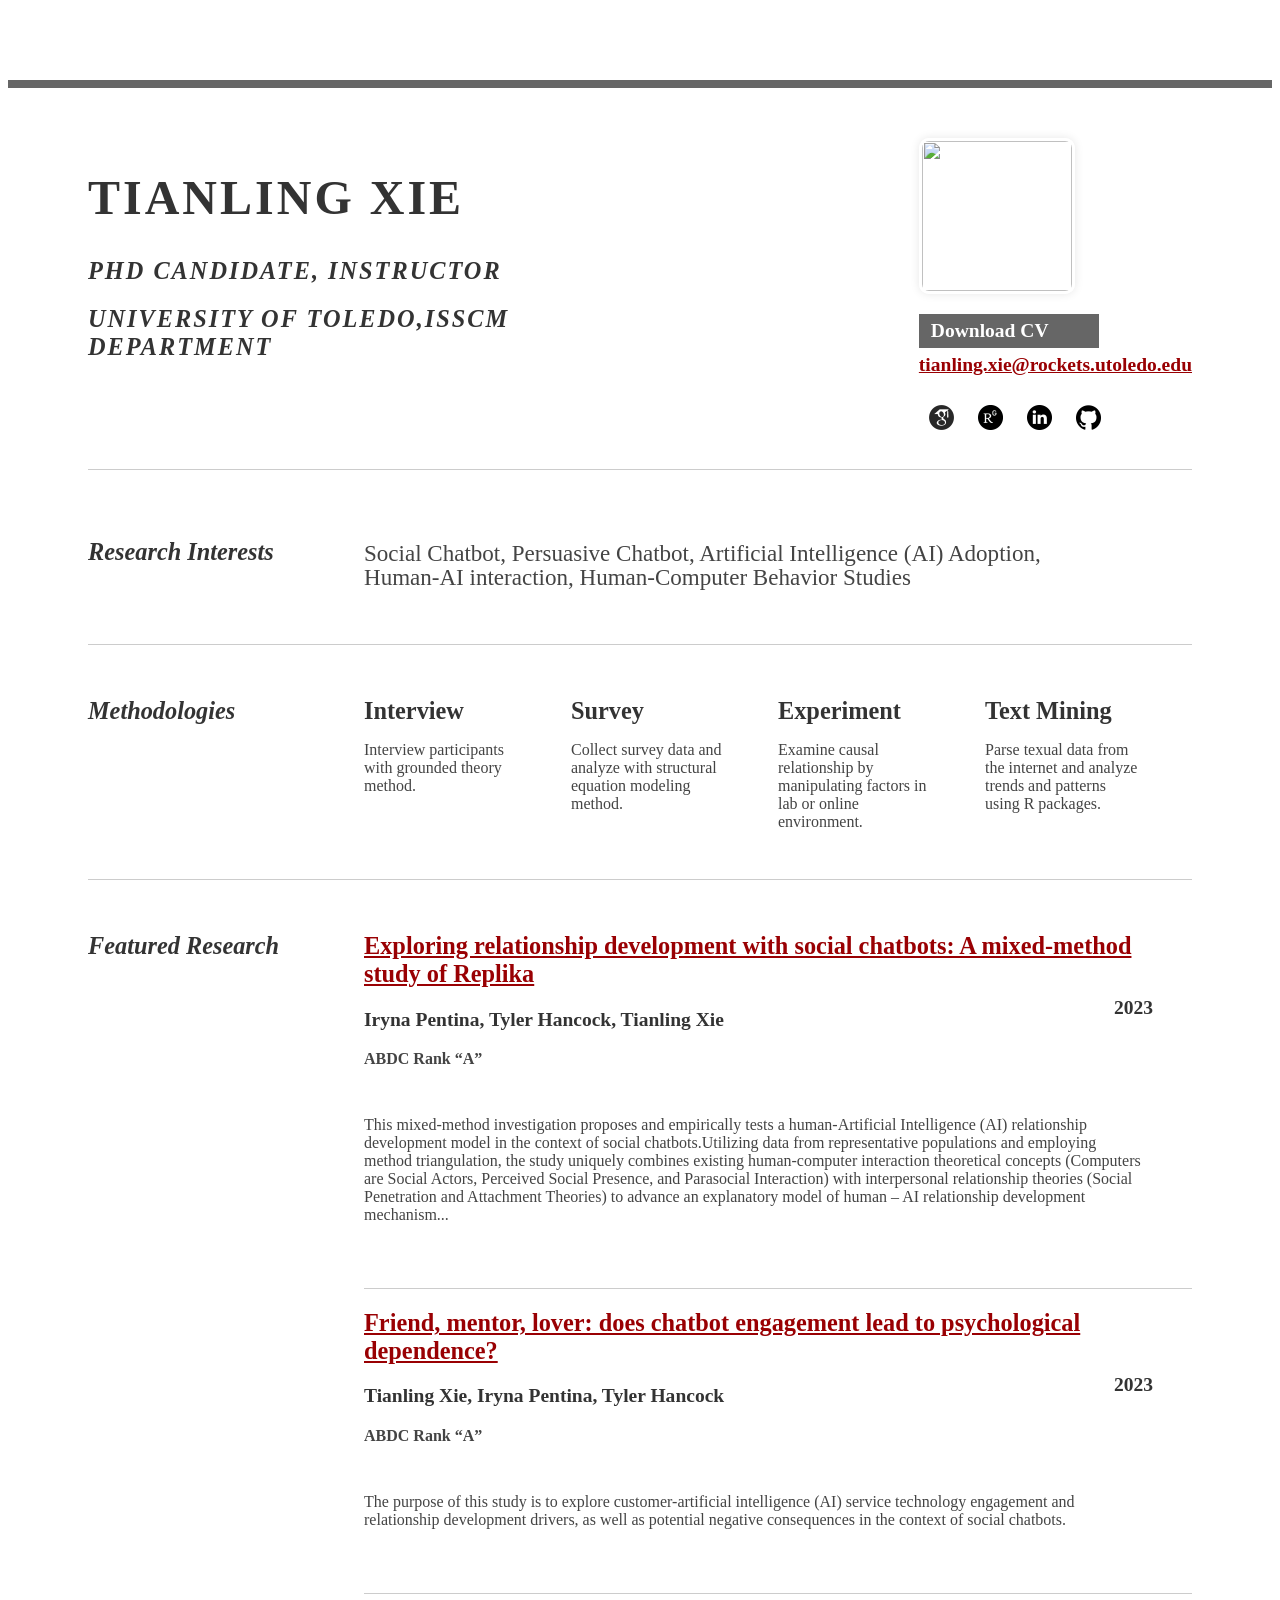
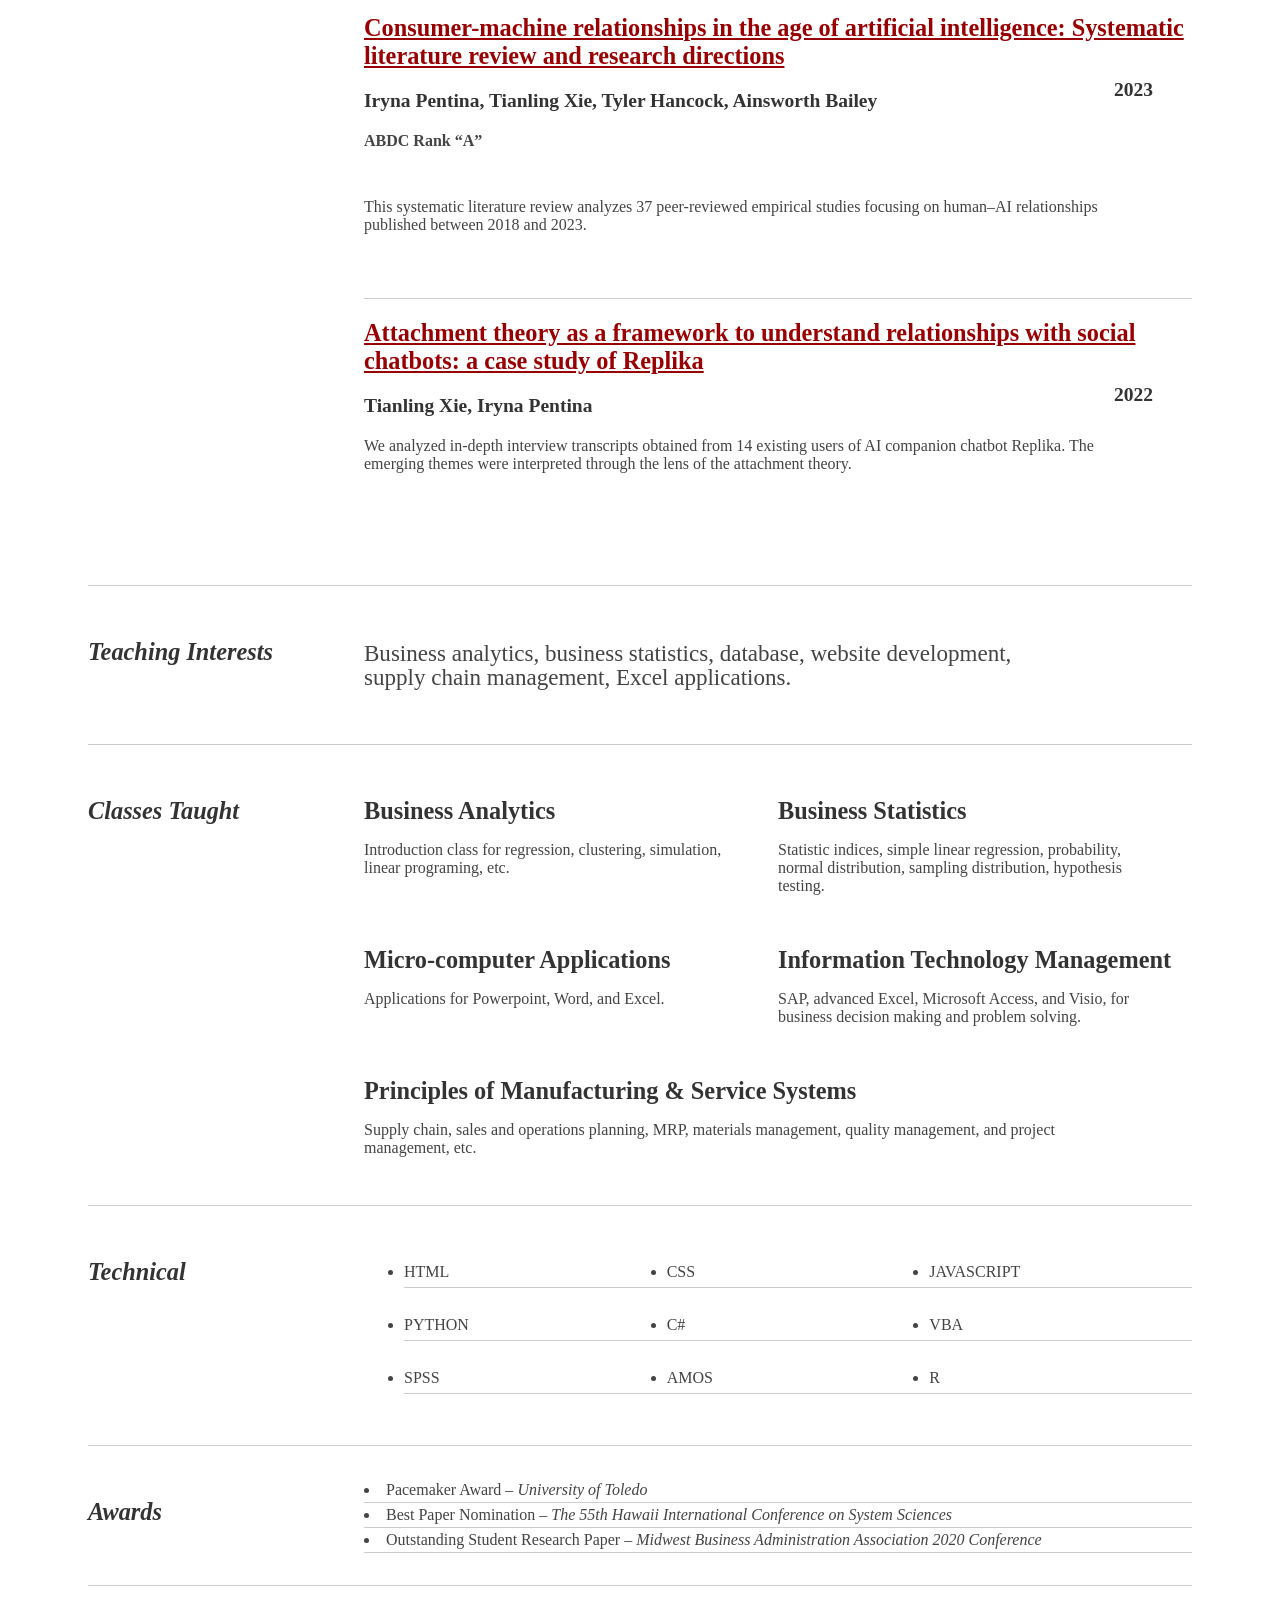
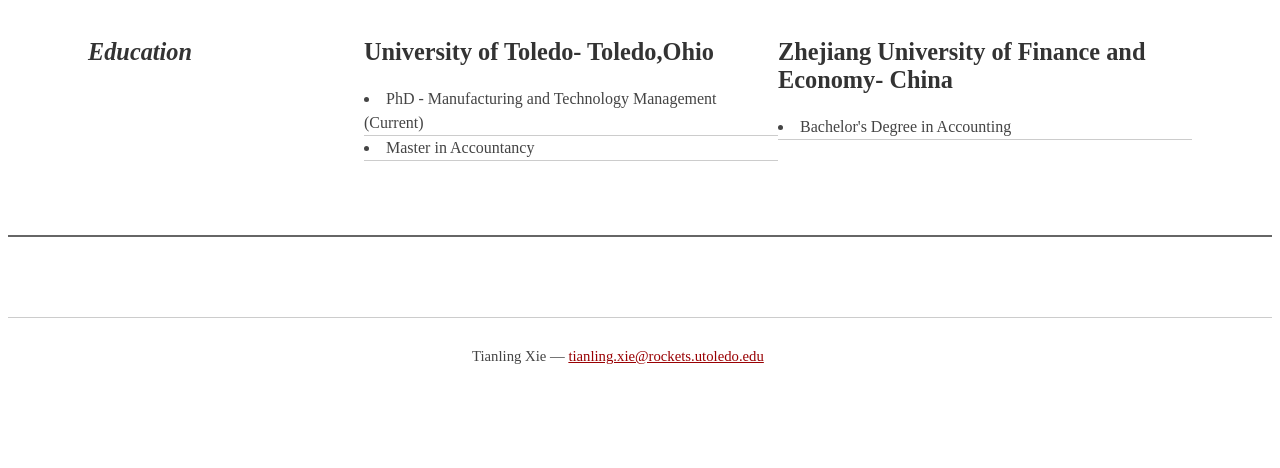
==== index.html @ c3f13403 "Update index.html" ====
<html>
<head>

	<title>Tianling Xie</title>
	<meta http-equiv="content-type" content="text/html; charset=utf-8" />

	<meta name="keywords" content="" />
	<meta name="description" content="" />

	
	<link rel="stylesheet" type="text/css" href="mycss.css" media="all" />

</head>
<body>

<div id="doc2" class="yui-t7">
	<div id="inner">
	
		<div id="hd">
			<div class="yui-gc">
				<div class="yui-u first heading">
					<h1>Tianling Xie</h1>
					<h2>PhD Candidate, Instructor</h2>
					<h2>University of Toledo,ISSCM department</h2>
				</div>

				<div class="yui-u heading">
					<div class="profile-image-container">
						<img class="profile-image" src="profile.JPG"></img>
					</div>
					<div class="contact-info">
						<h3><a id="pdf" href="CV_Tianling Xie_20241104.pdf" download>Download CV</a></h3>
						<h3><a href="mailto:tianling.xie@rockets.utoledo.edu">tianling.xie@rockets.utoledo.edu</a></h3>
                        <div id="social_icon_container">
                        <a href="https://scholar.google.com/citations?user=UtLHAr8AAAAJ&hl=en"><img class="social_icon" src="googlescholar.webp" alt="Google Scholar" ></a>
                        <a href="https://www.researchgate.net/profile/Tianling-Xie"><img class="social_icon" src="researchgate.webp" alt="ResearchGate" ></a>
                        <a href="https://www.linkedin.com/in/tianling-xie-24b206125/"><img class="social_icon" src="linkdln.webp" alt="Linkdln" ></a>
                        <a href="https://github.com/LynnXie00"><img class="social_icon" src="github.webp" alt="github" ></a>
					</div>
					</div><!--// .contact-info -->
				</div>
			</div><!--// .yui-gc -->
		</div><!--// hd -->

		<div id="bd">
			<div id="yui-main">
				<div class="yui-b">

					<div class="yui-gf">
						<div class="yui-u first">
							<h2>Research Interests</h2>
						</div>
						<div class="yui-u">
							<p class="enlarge">
								Social Chatbot, Persuasive Chatbot, Artificial Intelligence (AI) Adoption, Human-AI interaction, Human-Computer Behavior Studies
							</p>
						</div>
					</div><!--// .yui-gf -->

					<div class="yui-gf">
						<div class="yui-u first">
							<h2>Methodologies</h2>
						</div>
						<div class="yui-u methodologies">

								<div class="methodology">
									<h2>Interview</h2>
									<p>Interview participants with grounded theory method.</p>
								</div>

								<div class="methodology">
									<h2>Survey</h2>
									<p>Collect survey data and analyze with structural equation modeling method. </p>
								</div>
								<div class="methodology">
									<h2>Experiment</h2>
									<p>Examine causal relationship by manipulating factors in lab or online environment.</p>
								</div>
								<div class="methodology">
									<h2>Text Mining</h2>
									<p>Parse texual data from the internet and analyze trends and patterns using R packages.</p>
								</div>
						</div>
					</div><!--// .yui-gf -->
					<div class="yui-gf">
	
						<div class="yui-u first">
							<h2>Featured Research</h2>
						</div><!--// .yui-u -->

						<div class="yui-u">

							<div class="job">
								<h2><a href="https://www.sciencedirect.com/science/article/abs/pii/S0747563222004204">Exploring relationship development with social chatbots: A mixed-method study of Replika</a></h2>
								<h3>Iryna Pentina, Tyler Hancock, Tianling Xie</h3>
								<h4>2023</h4>
								<p><strong>ABDC Rank “A”</strong> </p>
								<p>This mixed-method investigation proposes and empirically tests a human-Artificial Intelligence (AI) relationship development model in the context of social chatbots.Utilizing data from representative populations and employing method triangulation, the study uniquely combines existing human-computer interaction theoretical concepts (Computers are Social Actors, Perceived Social Presence, and Parasocial Interaction) with interpersonal relationship theories (Social Penetration and Attachment Theories) to advance an explanatory model of human – AI relationship development mechanism... </p>
							</div>

							<div class="job">
								<h2><a href="https://www.emerald.com/insight/content/doi/10.1108/JOSM-02-2022-0072/full/html">Friend, mentor, lover: does chatbot engagement lead to psychological dependence?</a></h2>
								<h3>Tianling Xie, Iryna Pentina, Tyler Hancock</h3>
								<h4>2023</h4>
								<p><strong>ABDC Rank “A”</strong> </p>
								<p>The purpose of this study is to explore customer-artificial intelligence (AI) service technology engagement and relationship development drivers, as well as potential negative consequences in the context of social chatbots. </p>
							</div>

							<div class="job">
								<h2><a href="https://onlinelibrary.wiley.com/doi/abs/10.1002/mar.21853">Consumer-machine relationships in the age of artificial intelligence: Systematic literature review and research directions</a></h2>
								<h3>Iryna Pentina, Tianling Xie, Tyler Hancock, Ainsworth Bailey</h3>
								<h4>2023</h4>
								<p><strong>ABDC Rank “A”</strong> </p>
								<p>This systematic literature review analyzes 37 peer-reviewed empirical studies focusing on human–AI relationships published between 2018 and 2023. </p>
							</div>

							<div class="job last">
								<h2><a href="https://scholarspace.manoa.hawaii.edu/handle/10125/79590">Attachment theory as a framework to understand relationships with social chatbots: a case study of Replika</a></h2>
								<h3>Tianling Xie, Iryna Pentina</h3>
								<h4>2022</h4>
								<p>We analyzed in-depth interview transcripts obtained from 14 existing users of AI companion chatbot Replika. The emerging themes were interpreted through the lens of the attachment theory.  </p>
							</div>
					</div><!--// .yui-gf -->
						</div><!--// .yui-u -->
					</div><!--// .yui-gf -->

                    <div class="yui-gf">
						<div class="yui-u first">
							<h2>Teaching Interests</h2>
						</div>
						<div class="yui-u">
							<p class="enlarge">
								Business analytics, business statistics, database, website development, supply chain management, Excel applications.
							</p>
						</div>
					</div><!--// .yui-gf -->
                    <div class="yui-gf">
						<div class="yui-u first">
							<h2>Classes Taught</h2>
						</div>
						<div class="yui-u classes">

								<div class="class">
									<h2>Business Analytics</h2>
									<p>Introduction class for regression, clustering, simulation, linear programing, etc. </p>
								</div>

								<div class="class">
									<h2>Business Statistics</h2>
									<p>Statistic indices, simple linear regression, probability, normal distribution, sampling distribution, hypothesis testing. </p>
								</div>

								<div class="class">
									<h2>Micro-computer Applications</h2>
									<p>Applications for Powerpoint, Word, and Excel. </p>
								</div>
                                <div class="class">
                                    <h2>Information Technology Management</h2>
                                    <p>SAP, advanced Excel, Microsoft Access, and Visio, for business decision making and problem solving.  </p>
                                </div>
                                <div class="class">
                                    <h2>Principles of Manufacturing & Service Systems</h2>
                                    <p>Supply chain, sales and operations planning, MRP, materials management, quality management, and project management, etc. </p>
                                </div>
						</div>

					</div><!--// .yui-gf -->
					<div class="yui-gf">
						<div class="yui-u first">
							<h2>Technical</h2>
						</div>
						<div class="yui-u">
							<ul class="skills-list">
								<li>HTML</li>
								<li>CSS</li>
								<li class="last">JAVASCRIPT</li>
							</ul>

							<ul class="skills-list">
								<li>PYTHON</li>
								<li>C#</li>
								<li class="last">VBA </li> 
							</ul>

							<ul class="skills-list">
								<li>SPSS</li>
								<li>AMOS</li>
								<li class="last">R</li>
							</ul>
						</div>
					</div><!--// .yui-gf-->

                    <div class="yui-gf">	
                        <div class="yui-u first">
							<h2>Awards</h2>
						</div>
                        <div class="yui-u">
                            <li>Pacemaker Award – <i>University of Toledo</i></li>
                            <li>Best Paper Nomination – <i>The 55th Hawaii International Conference on System Sciences</i></li>
                            <li>Outstanding Student Research Paper – <i>Midwest Business Administration Association 2020 Conference</i></li>
                            </div>
                    </div><!--// .yui-gf-->

					<div class="yui-gf last">
						<div class="yui-u first">
							<h2>Education</h2>
						</div>
						<div class="yui-u">
							<h2>University of Toledo- Toledo,Ohio</h2>
                            <li>PhD - Manufacturing and Technology Management (Current) </li>
							<li>Master in Accountancy</li>
						</div>
						<div class="yui-u">
							<h2>Zhejiang University of Finance and Economy- China</h2>
                            <li>Bachelor's Degree in Accounting</li>

						</div>
					</div><!--// .yui-gf -->


				</div><!--// .yui-b -->
			</div><!--// yui-main -->
		</div><!--// bd -->

		<div id="ft">
			<p>Tianling Xie &mdash; <a href="mailto:name@yourdomain.com">tianling.xie@rockets.utoledo.edu</a></p>
		</div><!--// footer -->

	</div><!-- // inner -->


</div><!--// doc -->


</body>
</html>
---- mycss.css ----
/*
---------------------------------------------------------------------------------
	STRIPPED DOWN RESUME TEMPLATE
    html resume

    v0.9: 5/28/09

    design and code by: thingsthatarebrown.com 
                        (matt brown)
---------------------------------------------------------------------------------
*/


.msg { padding: 10px; background: #222; position: relative; }
.msg h1 { color: #fff;  }
.msg a { margin-left: 20px; background: #408814; color: white; padding: 4px 8px; text-decoration: none; }
.msg a:hover { background: #266400; }

/* //-- yui-grids style overrides -- */
body { font-family: Georgia; color: #444; }
#inner { padding: 10px 80px; margin: 80px auto; background: white; border: solid #666; border-width: 8px 0 2px 0; }
.yui-gf { margin-bottom: 2em; padding-bottom: 2em; border-bottom: 1px solid #ccc; }

/* //-- header, body, footer -- */
#hd { margin: 2.5em 0 3em 0; padding-bottom: 1.5em; border-bottom: 1px solid #ccc }
#hd h2 { text-transform: uppercase; letter-spacing: 2px; }
#bd, #ft { margin-bottom: 2em; }

/* //-- footer -- */
#ft { padding: 1em 0 5em 0; font-size: 92%; border-top: 1px solid #ccc; text-align: center; }
#ft p { margin-bottom: 0; text-align: center;   }

/* //-- core typography and style -- */
#hd h1 { font-size: 48px; text-transform: uppercase; letter-spacing: 3px; }
h2 { font-size: 152% }
h3, h4 { font-size: 122%; }
h1, h2, h3, h4 { color: #333; }
p { font-size: 100%; line-height: 18px; padding-right: 3em; }
a { color: #990003 }
a:hover { text-decoration: none; }
strong { font-weight: bold; }
li { line-height: 24px; border-bottom: 1px solid #ccc; }
p.enlarge { font-size: 144%; padding-right: 6.5em; line-height: 24px; }
p.enlarge span { color: #000 }
.contact-info { display:block;margin-top: 7px; }
.contact-info h3{display:block;

}
.first h2 { font-style: italic; }
.last { border-bottom: 0 }

/* --// override to force 1/8th width grids -- */
.yui-gf{
    display:flex;
    flex-direction: row;
    flex-wrap: wrap;
    
}
.yui-gc{
    display:flex;
    flex-direction: row!important;
    flex-wrap: wrap;
    justify-content: space-between;
    align-items: stretch;
}
.heading.yui-u{
    flex-basis: 20%;
    flex-grow:0 !important;
    flex-shrink: 0 !important;
}

.heading.yui-u.first{
    flex-basis: 55%!important;
    flex-grow: 0!important;
    flex-shrink: 3!important;
}

.yui-u.first{
    flex-basis: 25%;
    flex-grow:0 !important;
    flex-shrink: 0 !important;
}

.yui-u {
    flex-basis: 25%;
    flex-grow: 3;
}

/* //-- section styles -- */

a#pdf { display: block; float: left; background: #666; color: white; padding: 6px 50px 6px 12px; margin-bottom: 6px; text-decoration: none;  }
a#pdf:hover { background: #222; }

.job { position: relative; margin-bottom: 1em; padding-bottom: 1em; border-bottom: 1px solid #ccc; }
.job h4 { position: absolute; top: 2em; right: 2em }
.job p { margin: 0.75em 0 3em 0; }

.last { border: none; }

.skills-list { display:flex;flex-direction: row;flex-wrap: wrap;row-gap: 15px;justify-content:space-between;align-items:center;}
.skills-list li {flex-basis: 33%; flex-shrink:0;flex-grow:3;margin: 3px 0; padding: 3px 0;align-self: stretch; border-bottom: 1px solid #ccc !important;}

.skills-list li span {font-size: 152%; display: block; margin-bottom: -2px; padding: 0 }
.methodologies { display:flex;flex-direction: row;}
.methodology { flex-basis: 25%;  flex-grow:1;}
.methodology h2 { margin-bottom: 6px; }
.classes {display:flex;flex-direction: row;flex-wrap: wrap;row-gap: 15px;}
.class {flex-basis: 40%;column-gap: 10px; flex-shrink:0;flex-grow: 2;}
.class h2 { margin-bottom: 6px; }
#srt-ttab { margin-bottom: 100px; text-align: center;  }
#srt-ttab img.last { margin-top: 20px }


#social_icon_container{
    height:50px;
}
.social_icon{
    width:25px;
    height:25px;
    margin:10px;
    transition: transform 100ms;
    transition-timing-function: ease-in-out;
}
.social_icon:hover{
    transform: scale(1.2);
}

div.profile-image-container{

    width: 150px;  /* Smaller square profile photo */
    height: 150px;  /* Ensures the height is the same as the width for a square shape */
    border-radius: 10px;  /* Slightly rounded corners for a more modern look */
    overflow: hidden;
    border: 3px solid #fff;  /* Optional: subtle border around the photo */
    box-shadow: 0 0 10px rgba(0, 0, 0, 0.1);  /* Optional: light shadow for visual depth */
}
img.profile-image{

    width: 100%;
    height: 100%;
    object-fit: cover;
}
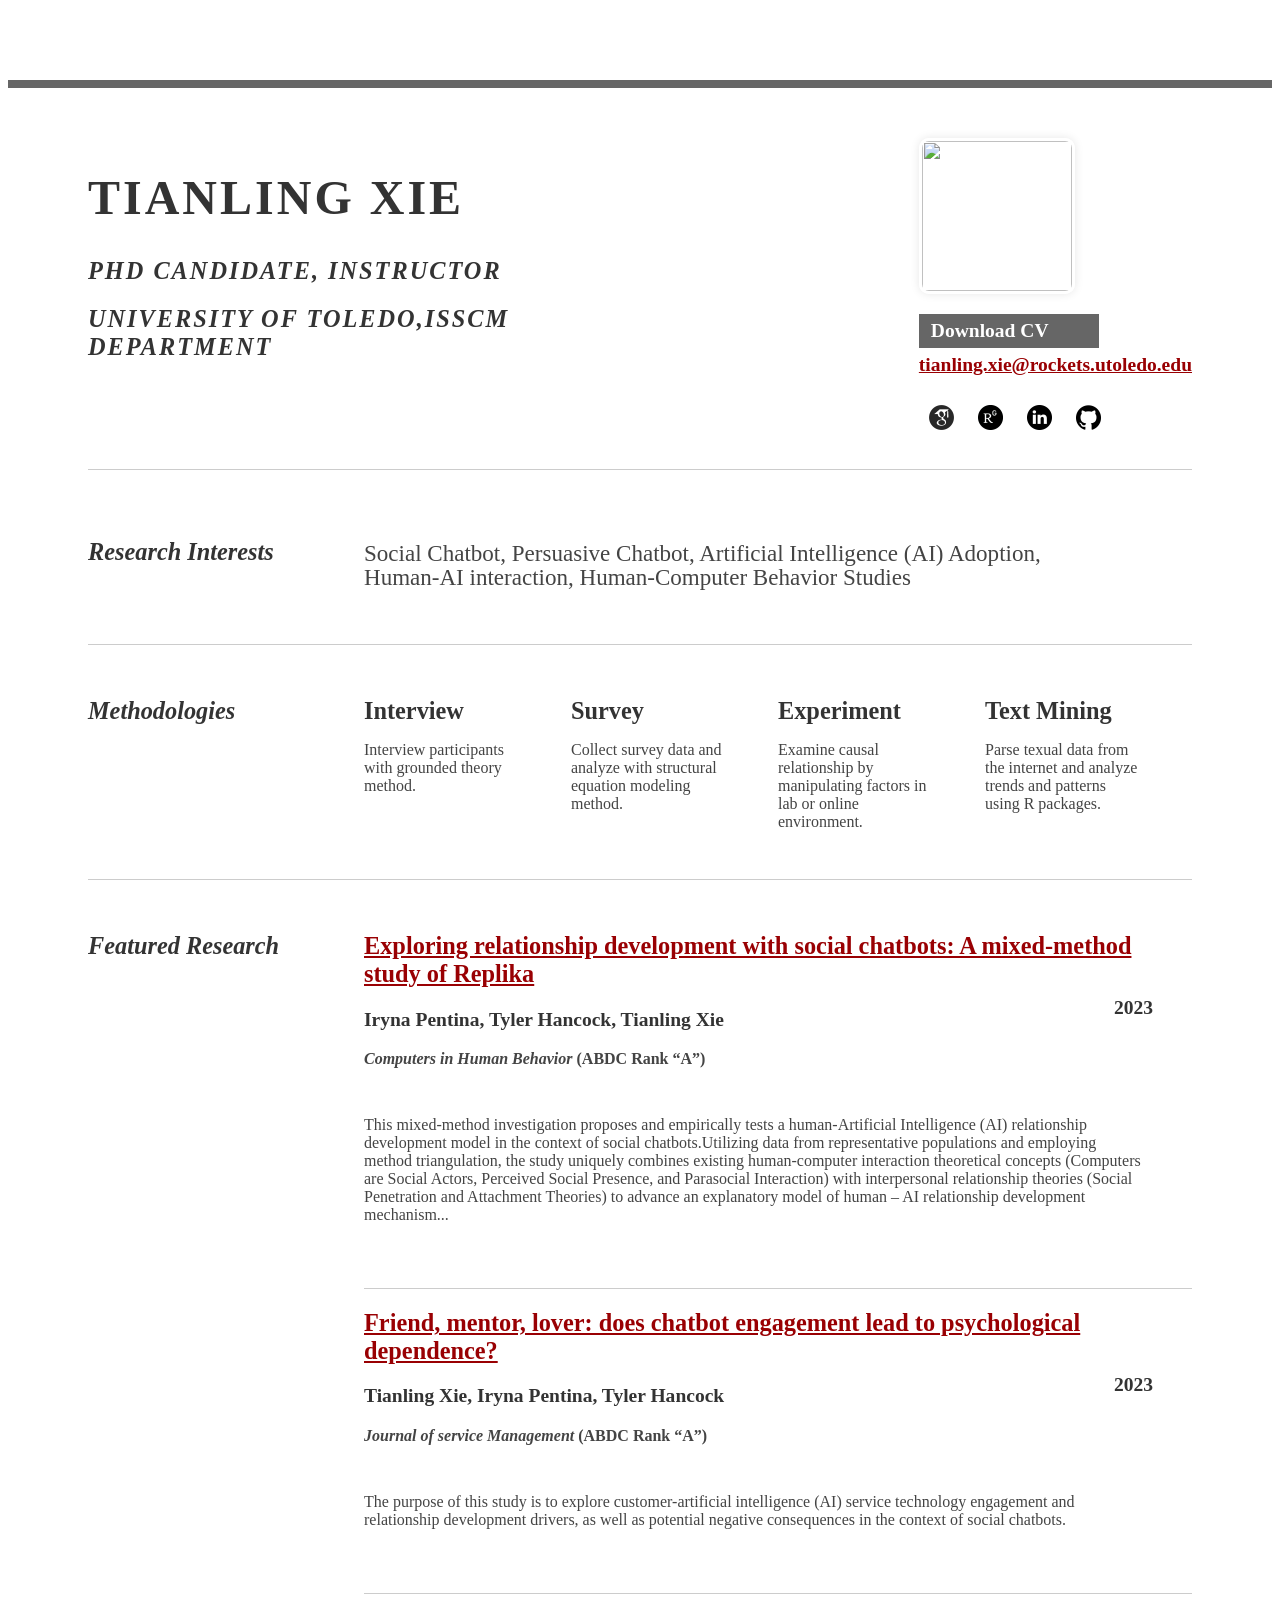
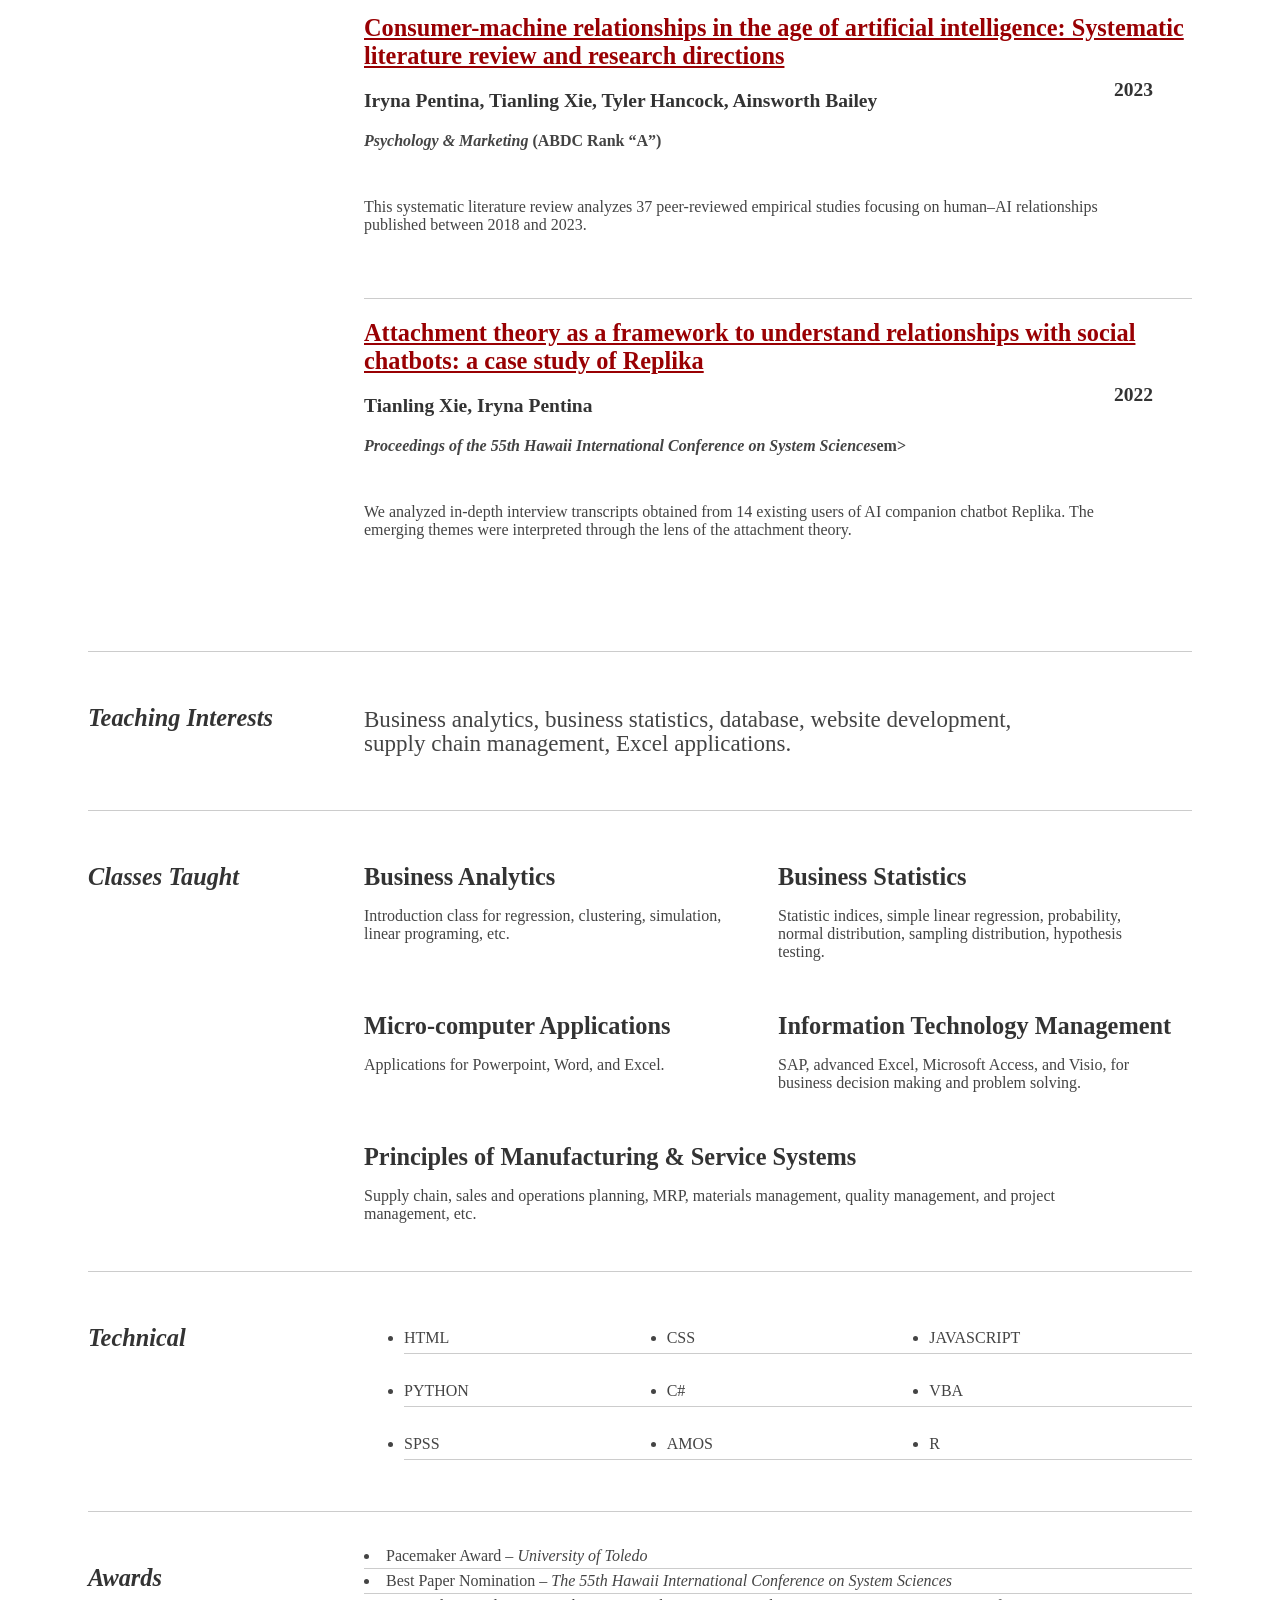
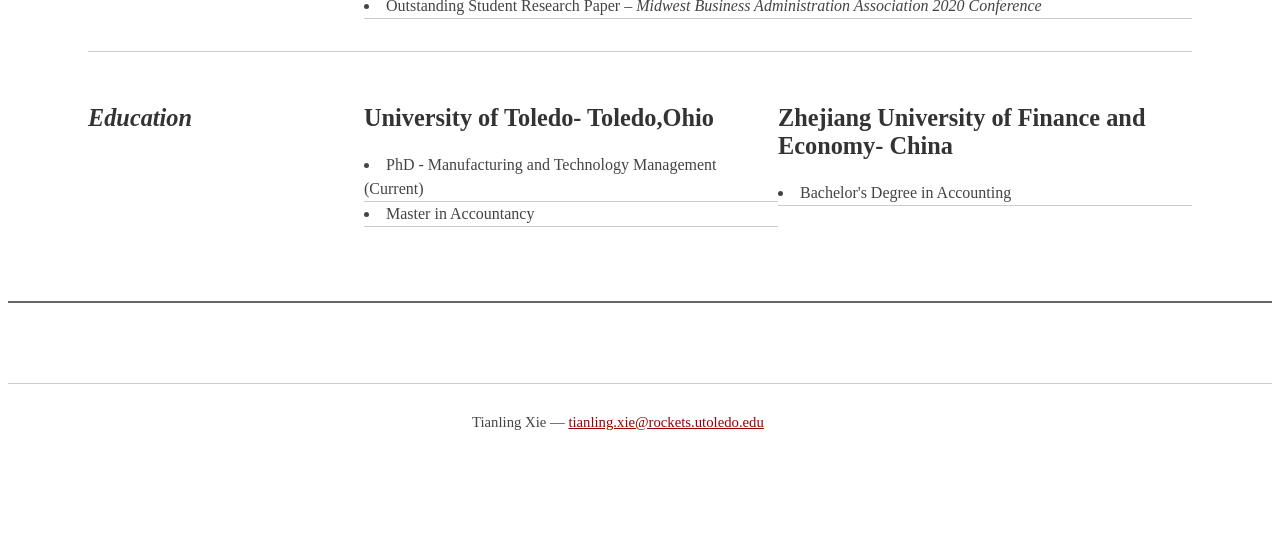
==== commit cda3be74: "Update index.html" ====
--- a/index.html
+++ b/index.html
@@ -29,7 +29,7 @@
 						<img class="profile-image" src="profile.JPG"></img>
 					</div>
 					<div class="contact-info">
-						<h3><a id="pdf" href="CV_Tianling Xie_20241104.pdf" download>Download CV</a></h3>
+						<h3><a id="pdf" href="CV_Tianling Xie_20241206.pdf" download>Download CV</a></h3>
 						<h3><a href="mailto:tianling.xie@rockets.utoledo.edu">tianling.xie@rockets.utoledo.edu</a></h3>
                         <div id="social_icon_container">
                         <a href="https://scholar.google.com/citations?user=UtLHAr8AAAAJ&hl=en"><img class="social_icon" src="googlescholar.webp" alt="Google Scholar" ></a>
@@ -94,7 +94,7 @@
 								<h2><a href="https://www.sciencedirect.com/science/article/abs/pii/S0747563222004204">Exploring relationship development with social chatbots: A mixed-method study of Replika</a></h2>
 								<h3>Iryna Pentina, Tyler Hancock, Tianling Xie</h3>
 								<h4>2023</h4>
-								<p><strong>ABDC Rank “A”</strong> </p>
+								<p><strong><em>Computers in Human Behavior</em> (ABDC Rank “A”)</strong> </p>
 								<p>This mixed-method investigation proposes and empirically tests a human-Artificial Intelligence (AI) relationship development model in the context of social chatbots.Utilizing data from representative populations and employing method triangulation, the study uniquely combines existing human-computer interaction theoretical concepts (Computers are Social Actors, Perceived Social Presence, and Parasocial Interaction) with interpersonal relationship theories (Social Penetration and Attachment Theories) to advance an explanatory model of human – AI relationship development mechanism... </p>
 							</div>
 
@@ -102,7 +102,7 @@
 								<h2><a href="https://www.emerald.com/insight/content/doi/10.1108/JOSM-02-2022-0072/full/html">Friend, mentor, lover: does chatbot engagement lead to psychological dependence?</a></h2>
 								<h3>Tianling Xie, Iryna Pentina, Tyler Hancock</h3>
 								<h4>2023</h4>
-								<p><strong>ABDC Rank “A”</strong> </p>
+								<p><strong><em>Journal of service Management</em> (ABDC Rank “A”)</strong> </p>
 								<p>The purpose of this study is to explore customer-artificial intelligence (AI) service technology engagement and relationship development drivers, as well as potential negative consequences in the context of social chatbots. </p>
 							</div>
 
@@ -110,7 +110,7 @@
 								<h2><a href="https://onlinelibrary.wiley.com/doi/abs/10.1002/mar.21853">Consumer-machine relationships in the age of artificial intelligence: Systematic literature review and research directions</a></h2>
 								<h3>Iryna Pentina, Tianling Xie, Tyler Hancock, Ainsworth Bailey</h3>
 								<h4>2023</h4>
-								<p><strong>ABDC Rank “A”</strong> </p>
+								<p><strong> <em>Psychology & Marketing  </em> (ABDC Rank “A”)</strong> </p>
 								<p>This systematic literature review analyzes 37 peer-reviewed empirical studies focusing on human–AI relationships published between 2018 and 2023. </p>
 							</div>
 
@@ -118,6 +118,7 @@
 								<h2><a href="https://scholarspace.manoa.hawaii.edu/handle/10125/79590">Attachment theory as a framework to understand relationships with social chatbots: a case study of Replika</a></h2>
 								<h3>Tianling Xie, Iryna Pentina</h3>
 								<h4>2022</h4>
+								<p><strong> <em> Proceedings of the 55th Hawaii International Conference on System Sciences</em>em></strong> </p>
 								<p>We analyzed in-depth interview transcripts obtained from 14 existing users of AI companion chatbot Replika. The emerging themes were interpreted through the lens of the attachment theory.  </p>
 							</div>
 					</div><!--// .yui-gf -->
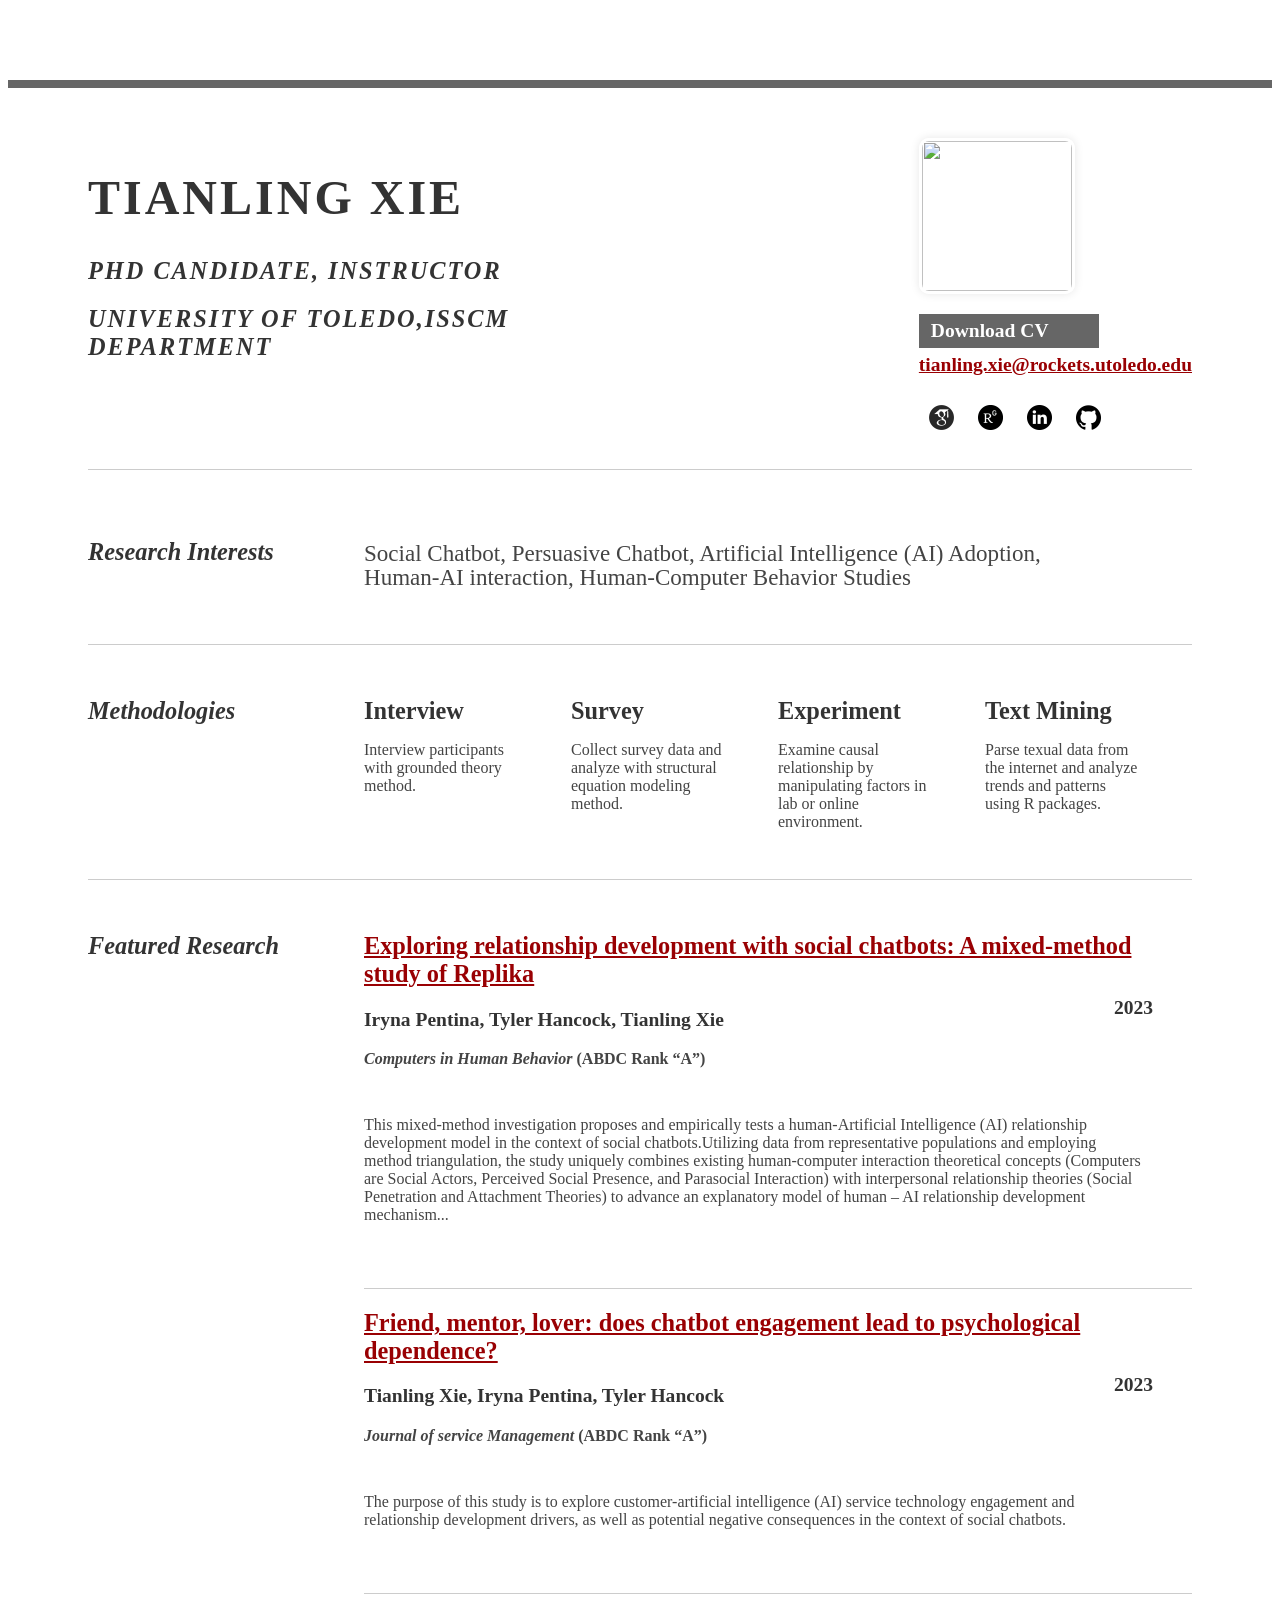
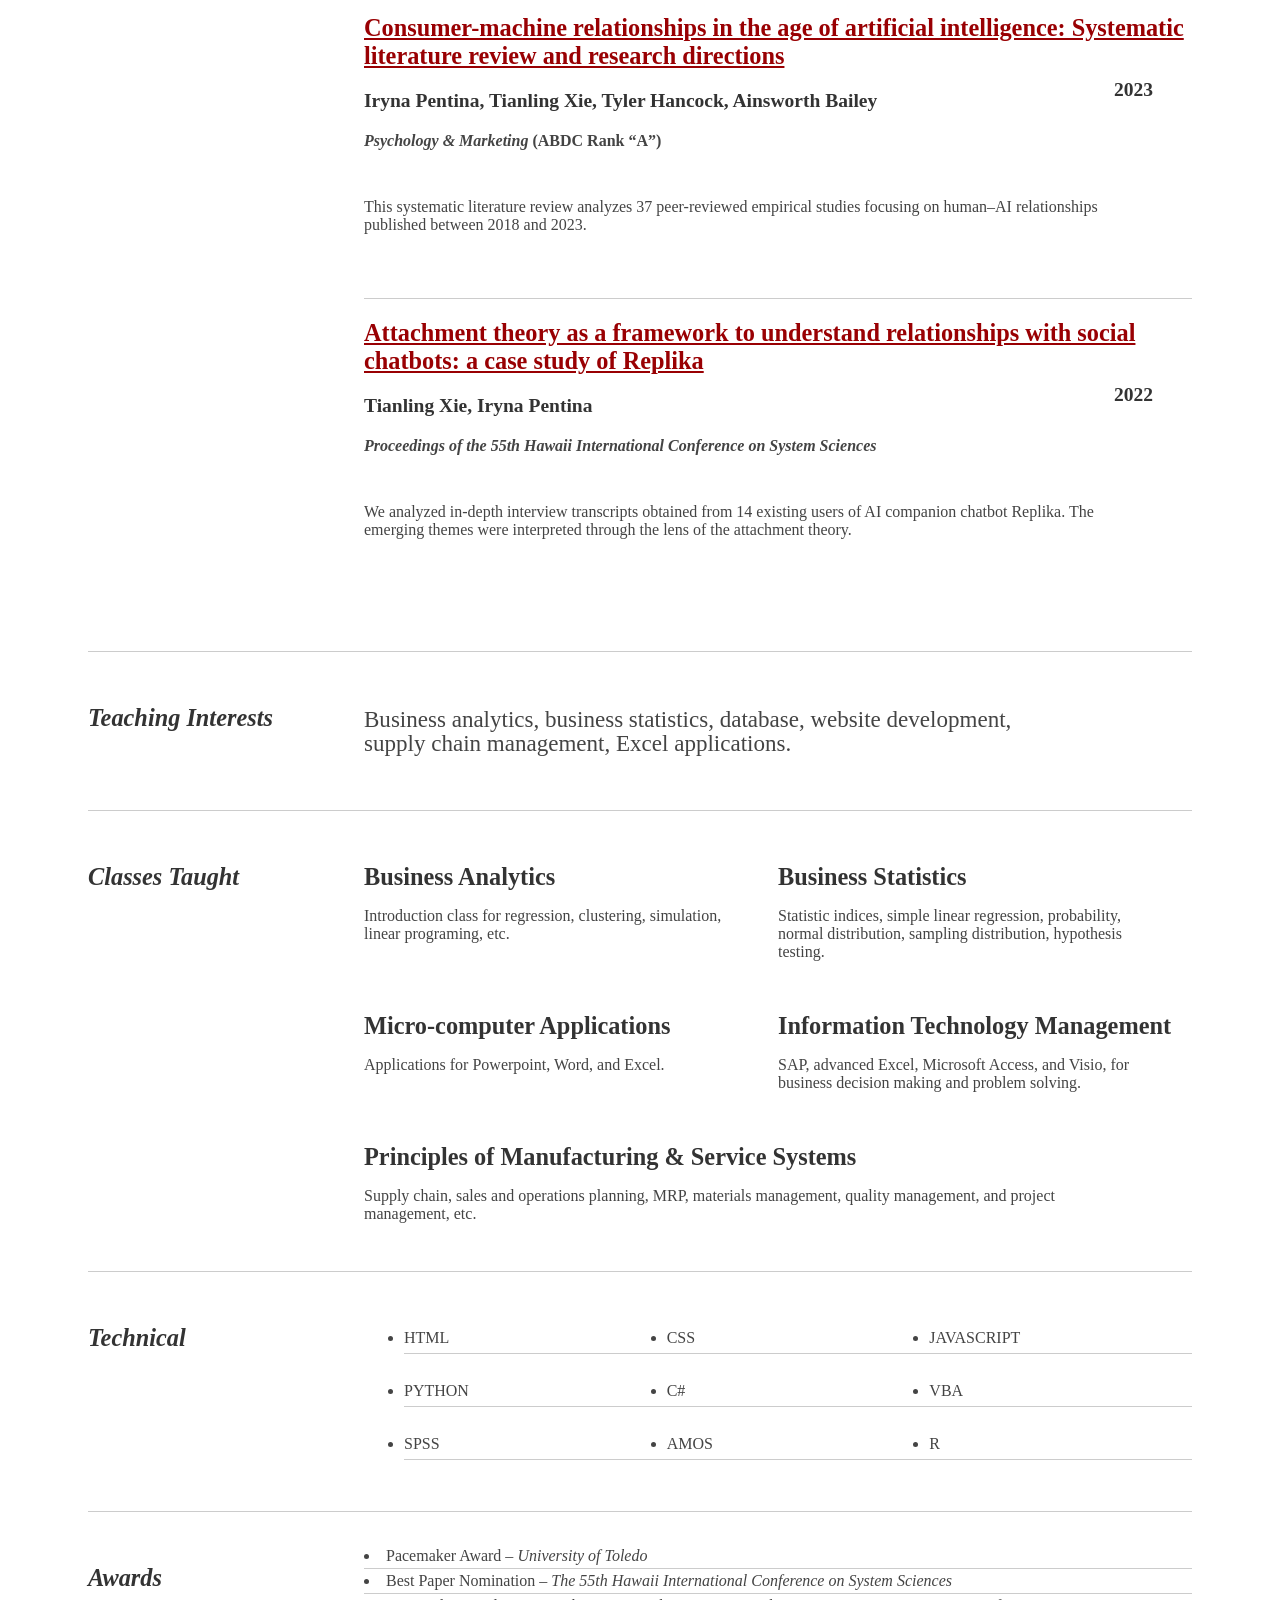
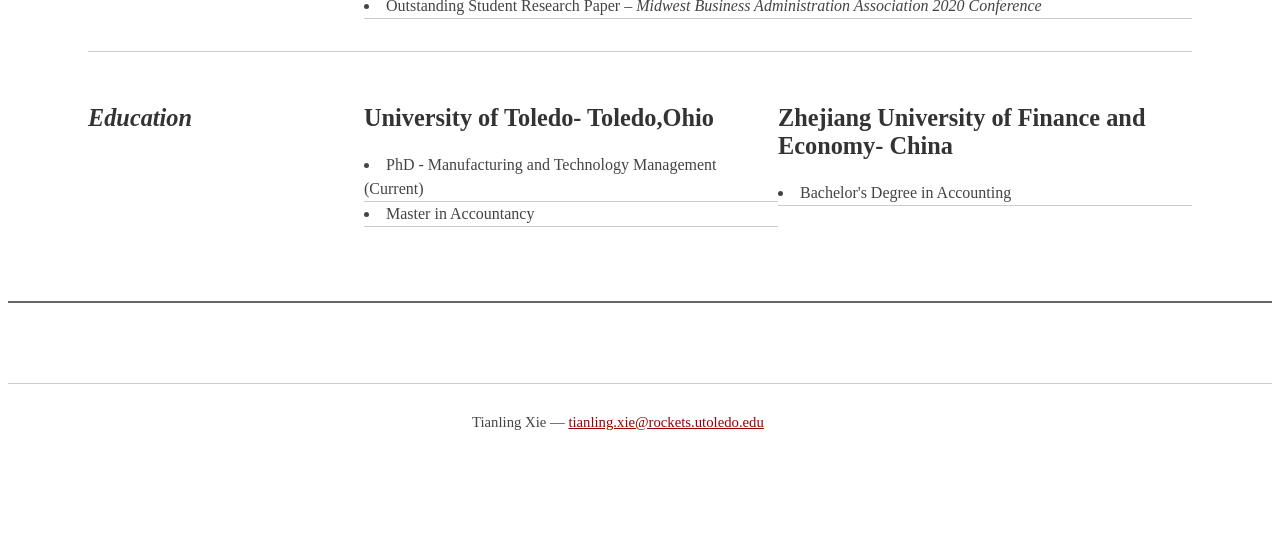
==== commit 9919ba76: "Update index.html" ====
--- a/index.html
+++ b/index.html
@@ -118,7 +118,7 @@
 								<h2><a href="https://scholarspace.manoa.hawaii.edu/handle/10125/79590">Attachment theory as a framework to understand relationships with social chatbots: a case study of Replika</a></h2>
 								<h3>Tianling Xie, Iryna Pentina</h3>
 								<h4>2022</h4>
-								<p><strong> <em> Proceedings of the 55th Hawaii International Conference on System Sciences</em>em></strong> </p>
+								<p><strong> <em> Proceedings of the 55th Hawaii International Conference on System Sciences</em></strong> </p>
 								<p>We analyzed in-depth interview transcripts obtained from 14 existing users of AI companion chatbot Replika. The emerging themes were interpreted through the lens of the attachment theory.  </p>
 							</div>
 					</div><!--// .yui-gf -->
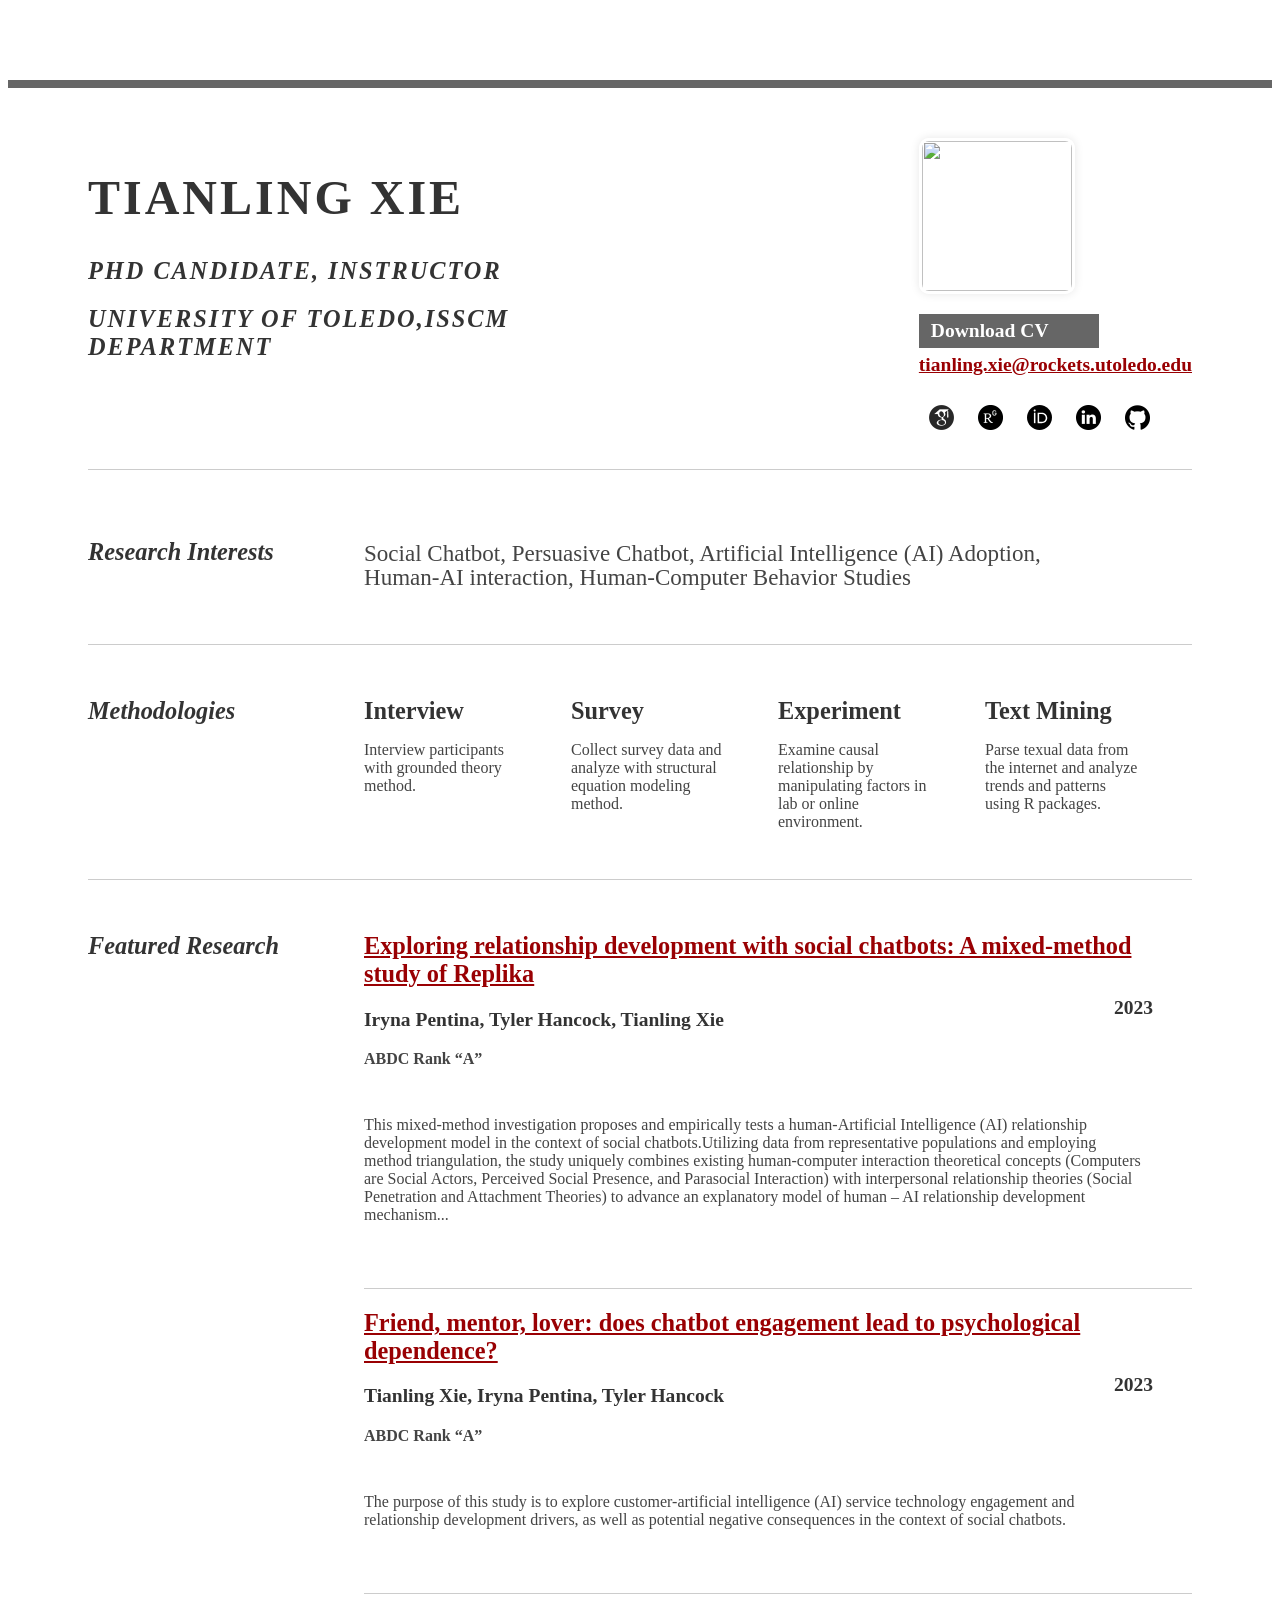
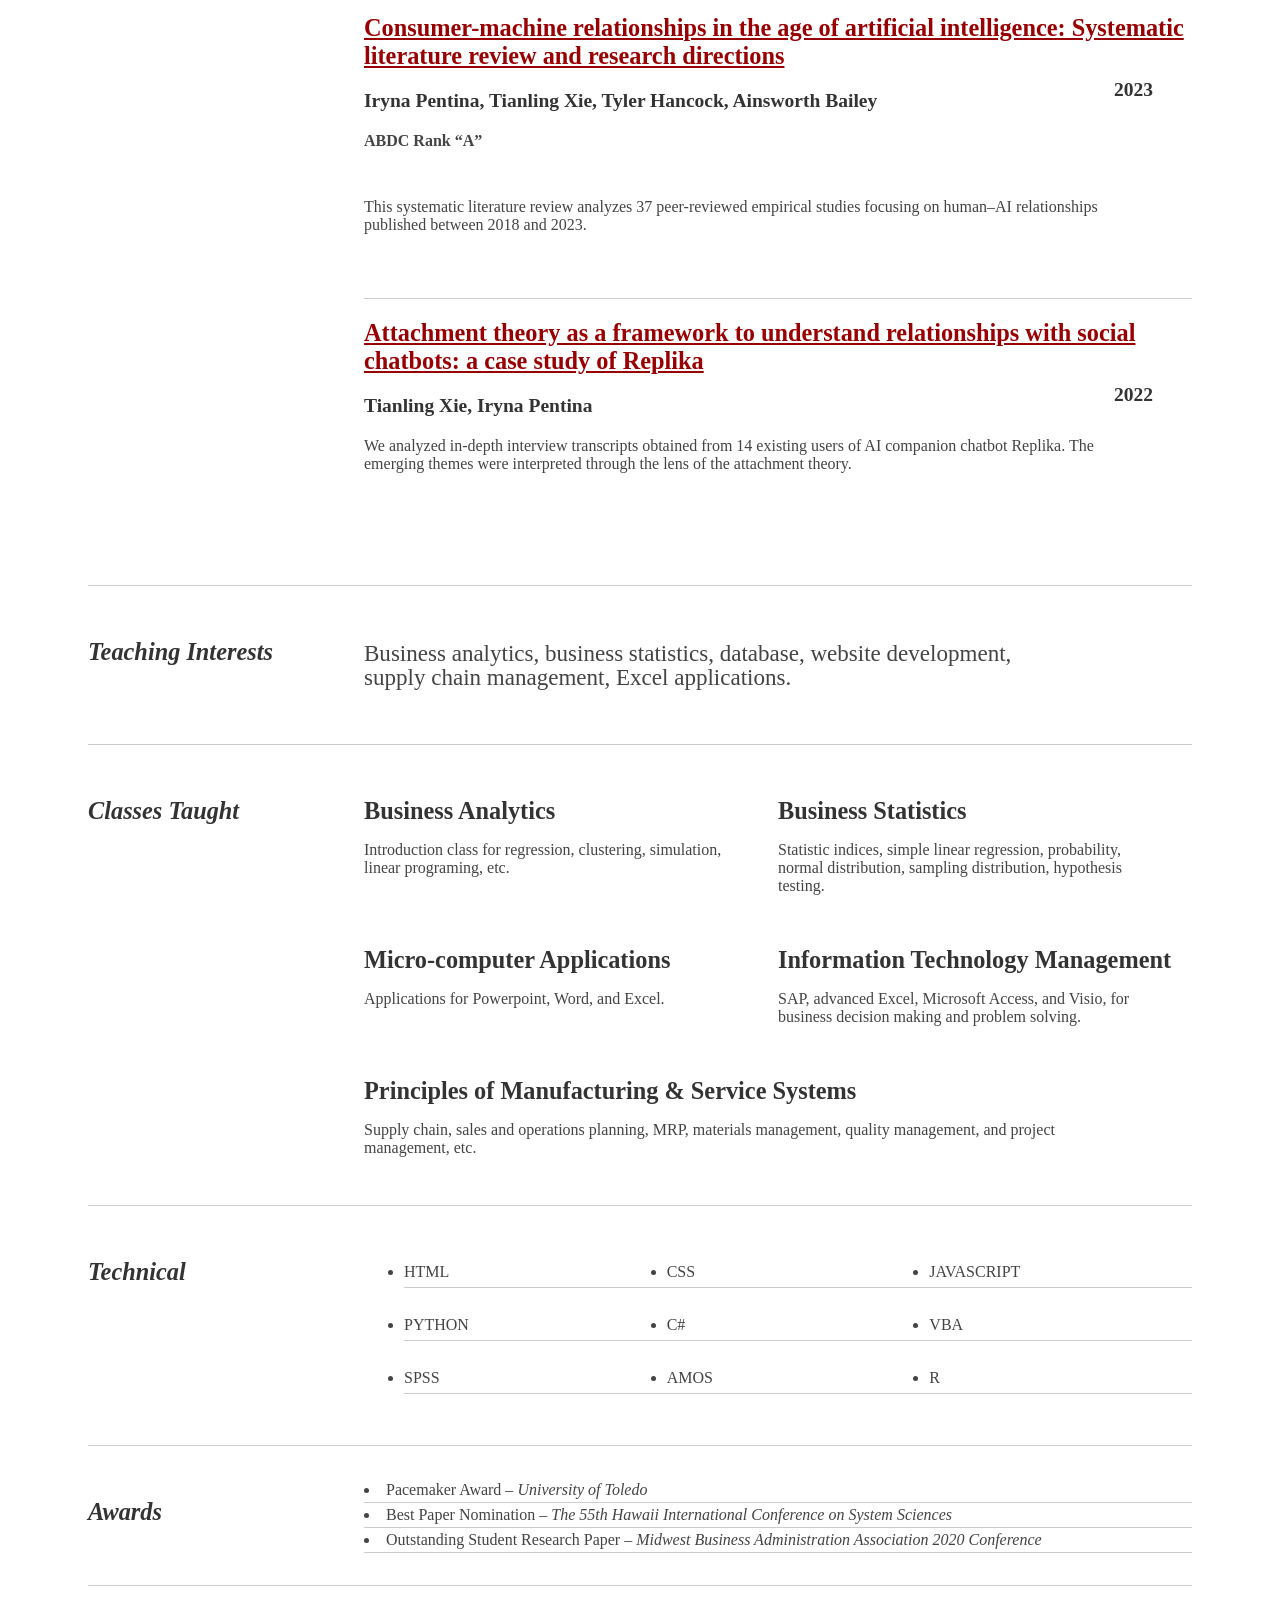
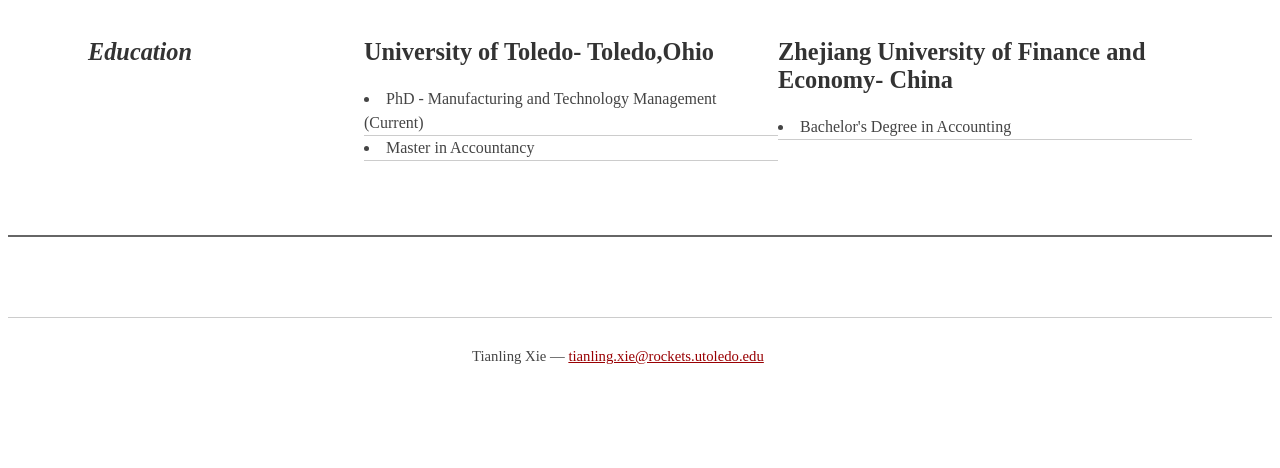
==== commit a873ddad: "Update CV and added ORCID" ====
--- a/index.html
+++ b/index.html
@@ -34,6 +34,7 @@
                         <div id="social_icon_container">
                         <a href="https://scholar.google.com/citations?user=UtLHAr8AAAAJ&hl=en"><img class="social_icon" src="googlescholar.webp" alt="Google Scholar" ></a>
                         <a href="https://www.researchgate.net/profile/Tianling-Xie"><img class="social_icon" src="researchgate.webp" alt="ResearchGate" ></a>
+						<a href="https://orcid.org/0000-0003-4473-7672"><img class="social_icon" src="orcid.svg" alt="ORCID" ></a>
                         <a href="https://www.linkedin.com/in/tianling-xie-24b206125/"><img class="social_icon" src="linkdln.webp" alt="Linkdln" ></a>
                         <a href="https://github.com/LynnXie00"><img class="social_icon" src="github.webp" alt="github" ></a>
 					</div>
@@ -94,7 +95,7 @@
 								<h2><a href="https://www.sciencedirect.com/science/article/abs/pii/S0747563222004204">Exploring relationship development with social chatbots: A mixed-method study of Replika</a></h2>
 								<h3>Iryna Pentina, Tyler Hancock, Tianling Xie</h3>
 								<h4>2023</h4>
-								<p><strong><em>Computers in Human Behavior</em> (ABDC Rank “A”)</strong> </p>
+								<p><strong>ABDC Rank “A”</strong> </p>
 								<p>This mixed-method investigation proposes and empirically tests a human-Artificial Intelligence (AI) relationship development model in the context of social chatbots.Utilizing data from representative populations and employing method triangulation, the study uniquely combines existing human-computer interaction theoretical concepts (Computers are Social Actors, Perceived Social Presence, and Parasocial Interaction) with interpersonal relationship theories (Social Penetration and Attachment Theories) to advance an explanatory model of human – AI relationship development mechanism... </p>
 							</div>
 
@@ -102,7 +103,7 @@
 								<h2><a href="https://www.emerald.com/insight/content/doi/10.1108/JOSM-02-2022-0072/full/html">Friend, mentor, lover: does chatbot engagement lead to psychological dependence?</a></h2>
 								<h3>Tianling Xie, Iryna Pentina, Tyler Hancock</h3>
 								<h4>2023</h4>
-								<p><strong><em>Journal of service Management</em> (ABDC Rank “A”)</strong> </p>
+								<p><strong>ABDC Rank “A”</strong> </p>
 								<p>The purpose of this study is to explore customer-artificial intelligence (AI) service technology engagement and relationship development drivers, as well as potential negative consequences in the context of social chatbots. </p>
 							</div>
 
@@ -110,7 +111,7 @@
 								<h2><a href="https://onlinelibrary.wiley.com/doi/abs/10.1002/mar.21853">Consumer-machine relationships in the age of artificial intelligence: Systematic literature review and research directions</a></h2>
 								<h3>Iryna Pentina, Tianling Xie, Tyler Hancock, Ainsworth Bailey</h3>
 								<h4>2023</h4>
-								<p><strong> <em>Psychology & Marketing  </em> (ABDC Rank “A”)</strong> </p>
+								<p><strong>ABDC Rank “A”</strong> </p>
 								<p>This systematic literature review analyzes 37 peer-reviewed empirical studies focusing on human–AI relationships published between 2018 and 2023. </p>
 							</div>
 
@@ -118,7 +119,6 @@
 								<h2><a href="https://scholarspace.manoa.hawaii.edu/handle/10125/79590">Attachment theory as a framework to understand relationships with social chatbots: a case study of Replika</a></h2>
 								<h3>Tianling Xie, Iryna Pentina</h3>
 								<h4>2022</h4>
-								<p><strong> <em> Proceedings of the 55th Hawaii International Conference on System Sciences</em></strong> </p>
 								<p>We analyzed in-depth interview transcripts obtained from 14 existing users of AI companion chatbot Replika. The emerging themes were interpreted through the lens of the attachment theory.  </p>
 							</div>
 					</div><!--// .yui-gf -->
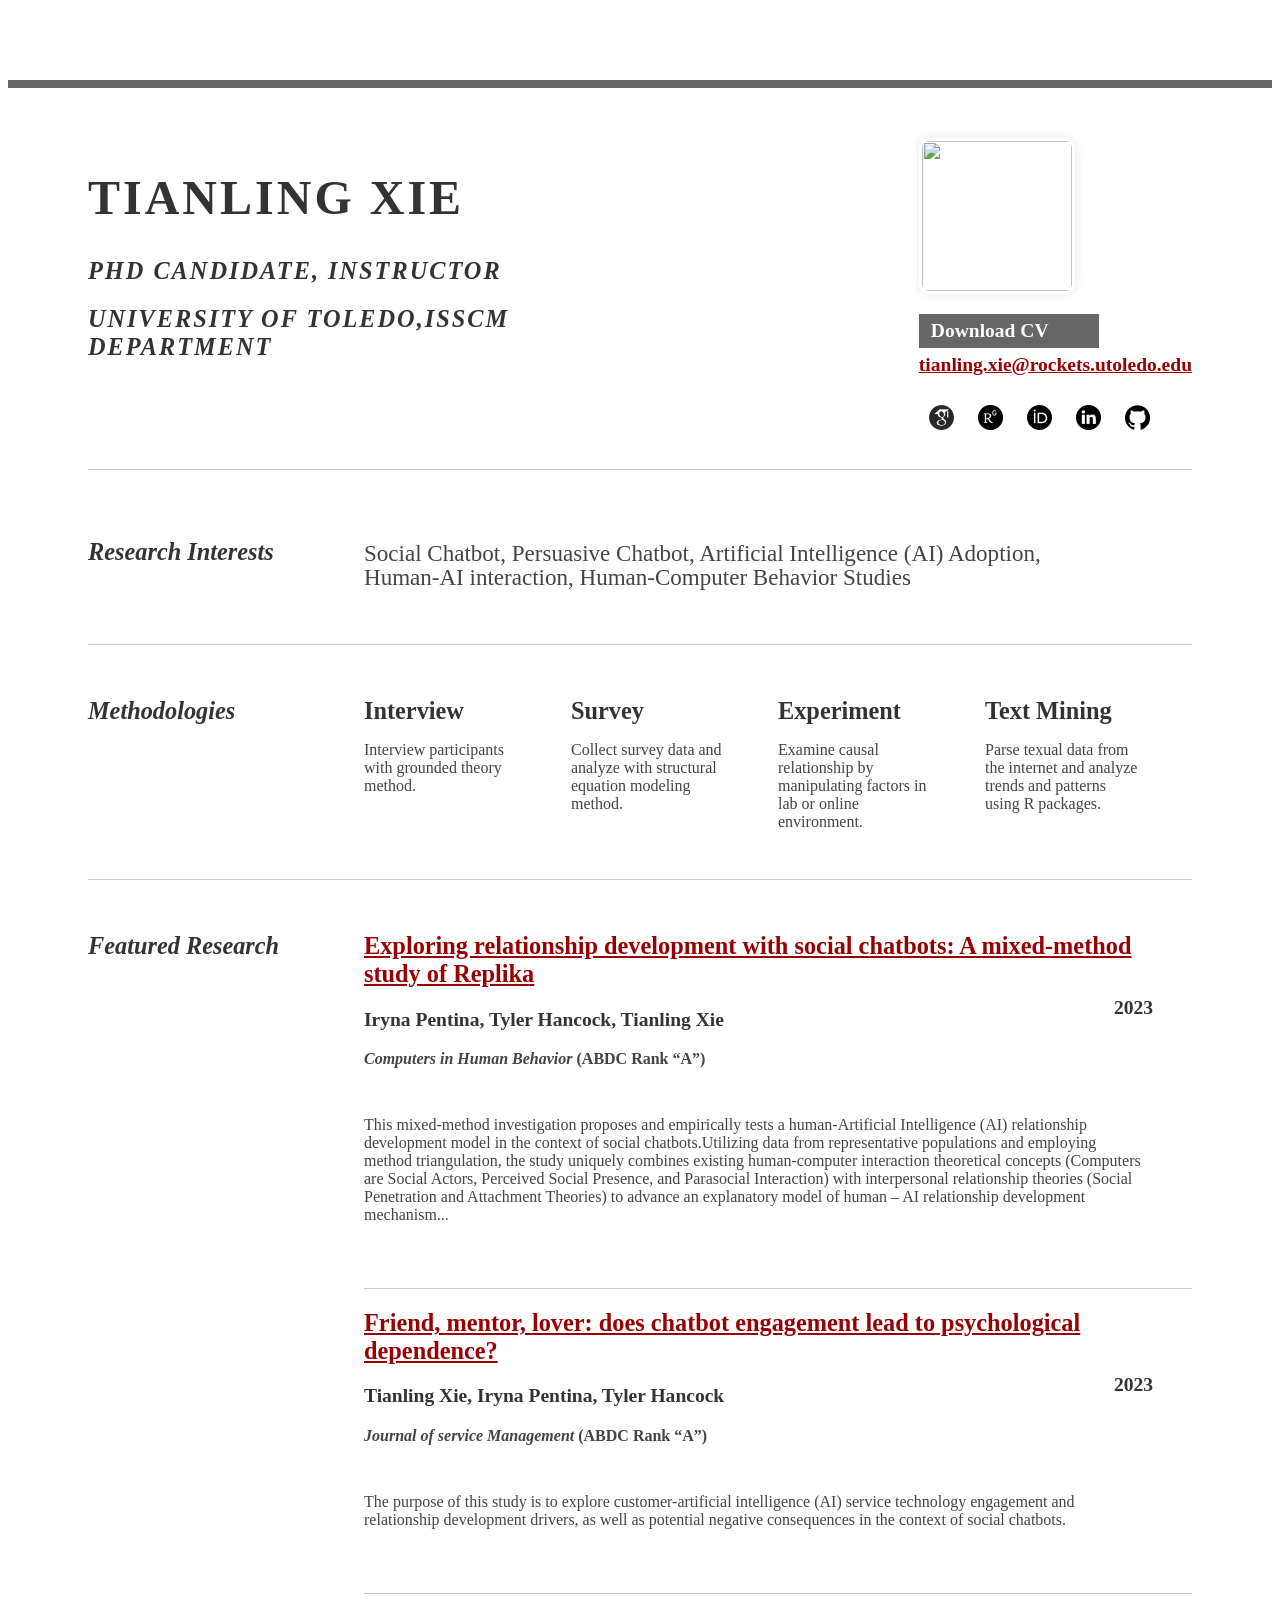
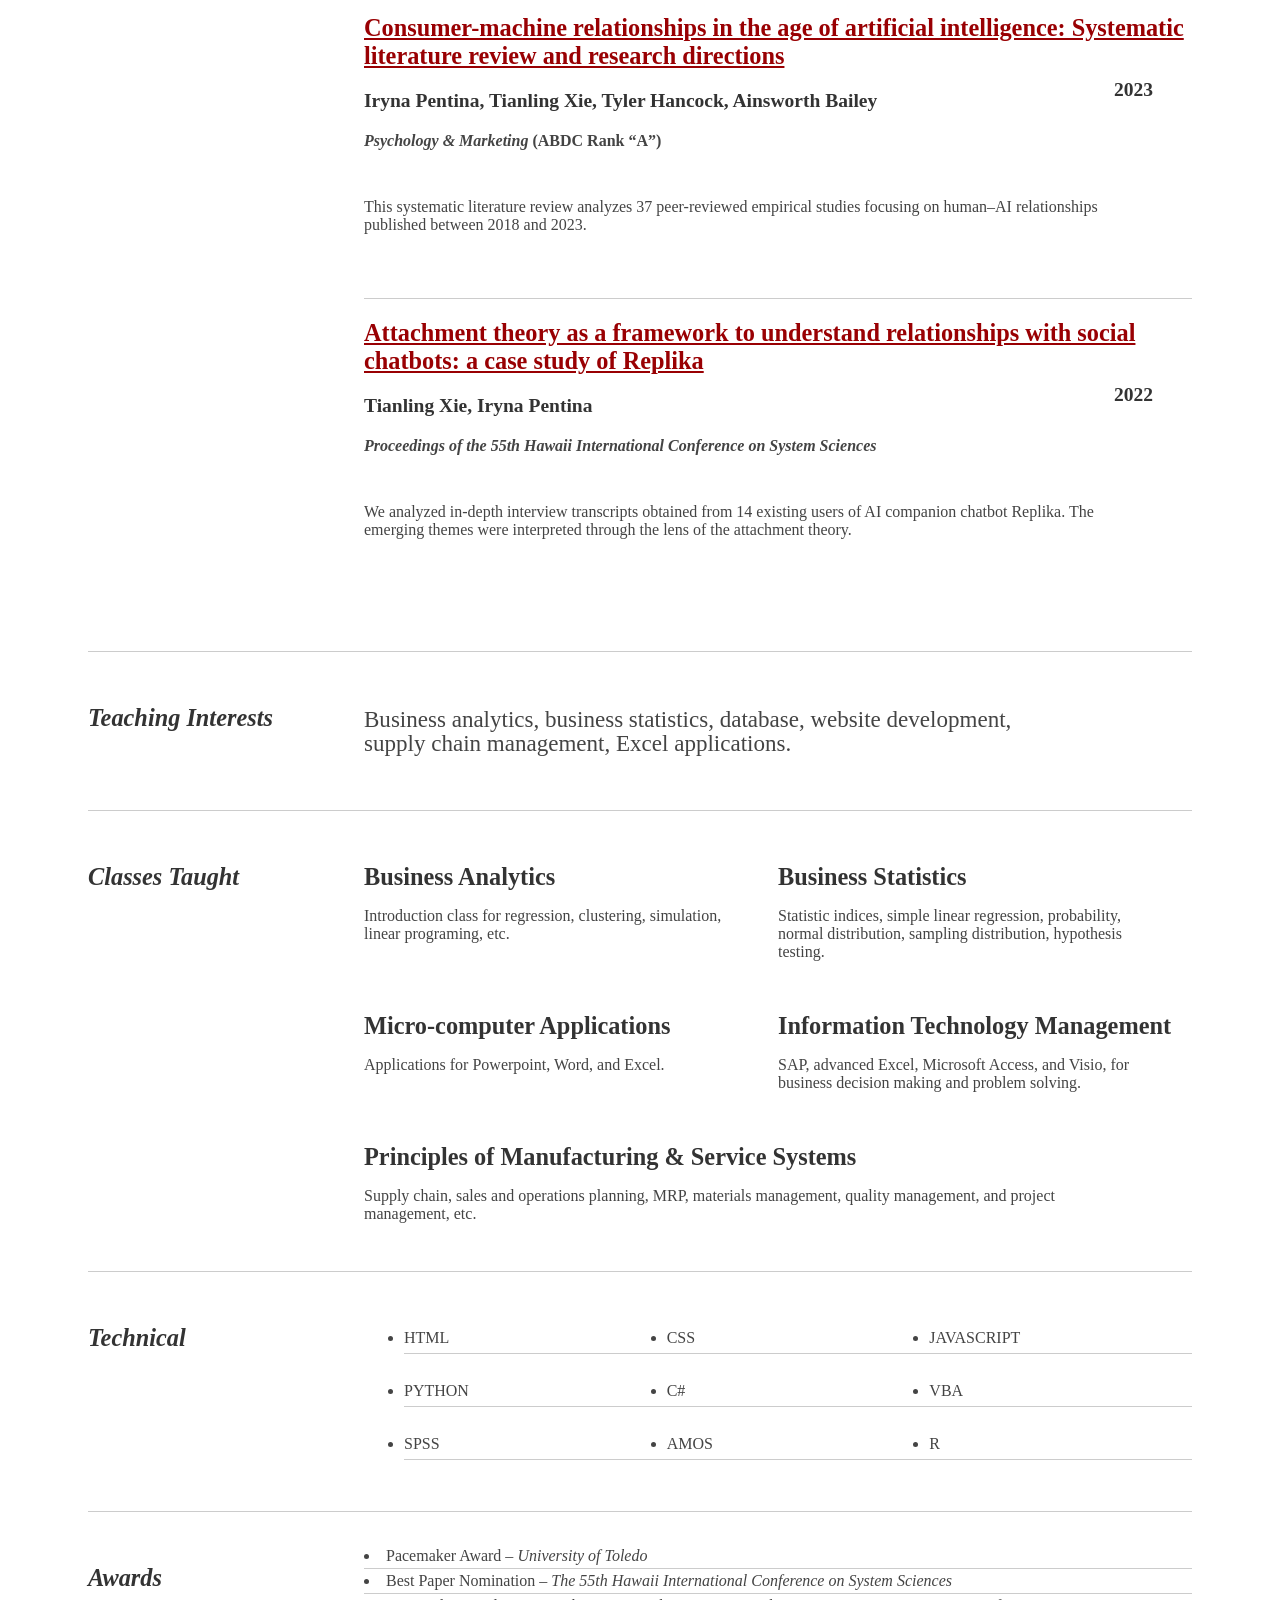
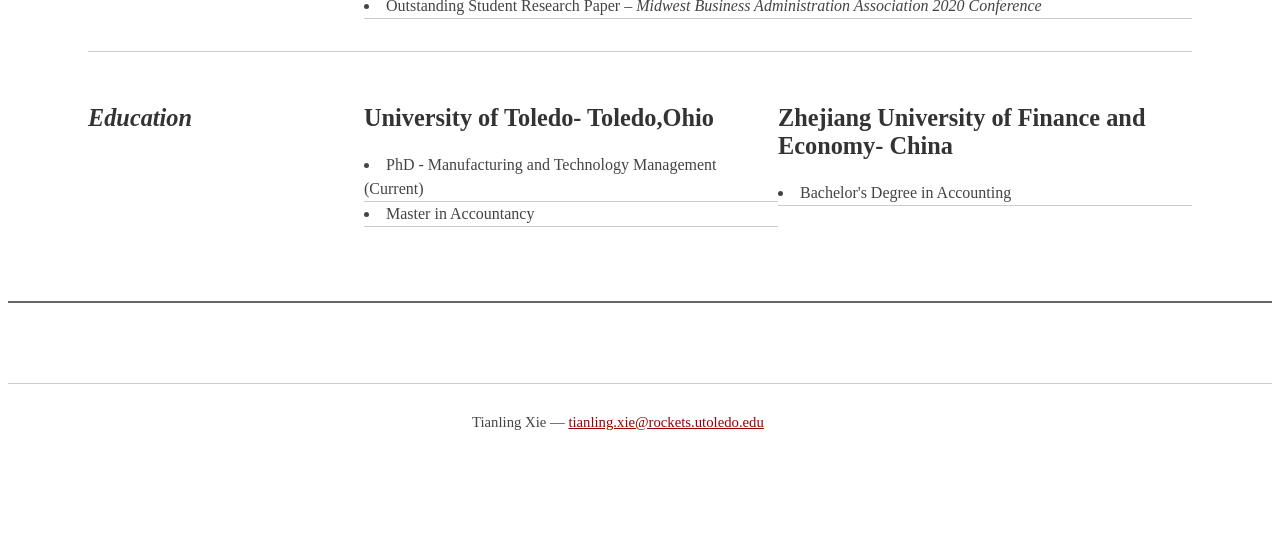
==== commit bbf825a7: "Merge branch 'main' of https://github.com/LynnXie00/LynnWebsite" ====
--- a/index.html
+++ b/index.html
@@ -95,7 +95,7 @@
 								<h2><a href="https://www.sciencedirect.com/science/article/abs/pii/S0747563222004204">Exploring relationship development with social chatbots: A mixed-method study of Replika</a></h2>
 								<h3>Iryna Pentina, Tyler Hancock, Tianling Xie</h3>
 								<h4>2023</h4>
-								<p><strong>ABDC Rank “A”</strong> </p>
+								<p><strong><em>Computers in Human Behavior</em> (ABDC Rank “A”)</strong> </p>
 								<p>This mixed-method investigation proposes and empirically tests a human-Artificial Intelligence (AI) relationship development model in the context of social chatbots.Utilizing data from representative populations and employing method triangulation, the study uniquely combines existing human-computer interaction theoretical concepts (Computers are Social Actors, Perceived Social Presence, and Parasocial Interaction) with interpersonal relationship theories (Social Penetration and Attachment Theories) to advance an explanatory model of human – AI relationship development mechanism... </p>
 							</div>
 
@@ -103,7 +103,7 @@
 								<h2><a href="https://www.emerald.com/insight/content/doi/10.1108/JOSM-02-2022-0072/full/html">Friend, mentor, lover: does chatbot engagement lead to psychological dependence?</a></h2>
 								<h3>Tianling Xie, Iryna Pentina, Tyler Hancock</h3>
 								<h4>2023</h4>
-								<p><strong>ABDC Rank “A”</strong> </p>
+								<p><strong><em>Journal of service Management</em> (ABDC Rank “A”)</strong> </p>
 								<p>The purpose of this study is to explore customer-artificial intelligence (AI) service technology engagement and relationship development drivers, as well as potential negative consequences in the context of social chatbots. </p>
 							</div>
 
@@ -111,7 +111,7 @@
 								<h2><a href="https://onlinelibrary.wiley.com/doi/abs/10.1002/mar.21853">Consumer-machine relationships in the age of artificial intelligence: Systematic literature review and research directions</a></h2>
 								<h3>Iryna Pentina, Tianling Xie, Tyler Hancock, Ainsworth Bailey</h3>
 								<h4>2023</h4>
-								<p><strong>ABDC Rank “A”</strong> </p>
+								<p><strong> <em>Psychology & Marketing  </em> (ABDC Rank “A”)</strong> </p>
 								<p>This systematic literature review analyzes 37 peer-reviewed empirical studies focusing on human–AI relationships published between 2018 and 2023. </p>
 							</div>
 
@@ -119,6 +119,7 @@
 								<h2><a href="https://scholarspace.manoa.hawaii.edu/handle/10125/79590">Attachment theory as a framework to understand relationships with social chatbots: a case study of Replika</a></h2>
 								<h3>Tianling Xie, Iryna Pentina</h3>
 								<h4>2022</h4>
+								<p><strong> <em> Proceedings of the 55th Hawaii International Conference on System Sciences</em></strong> </p>
 								<p>We analyzed in-depth interview transcripts obtained from 14 existing users of AI companion chatbot Replika. The emerging themes were interpreted through the lens of the attachment theory.  </p>
 							</div>
 					</div><!--// .yui-gf -->
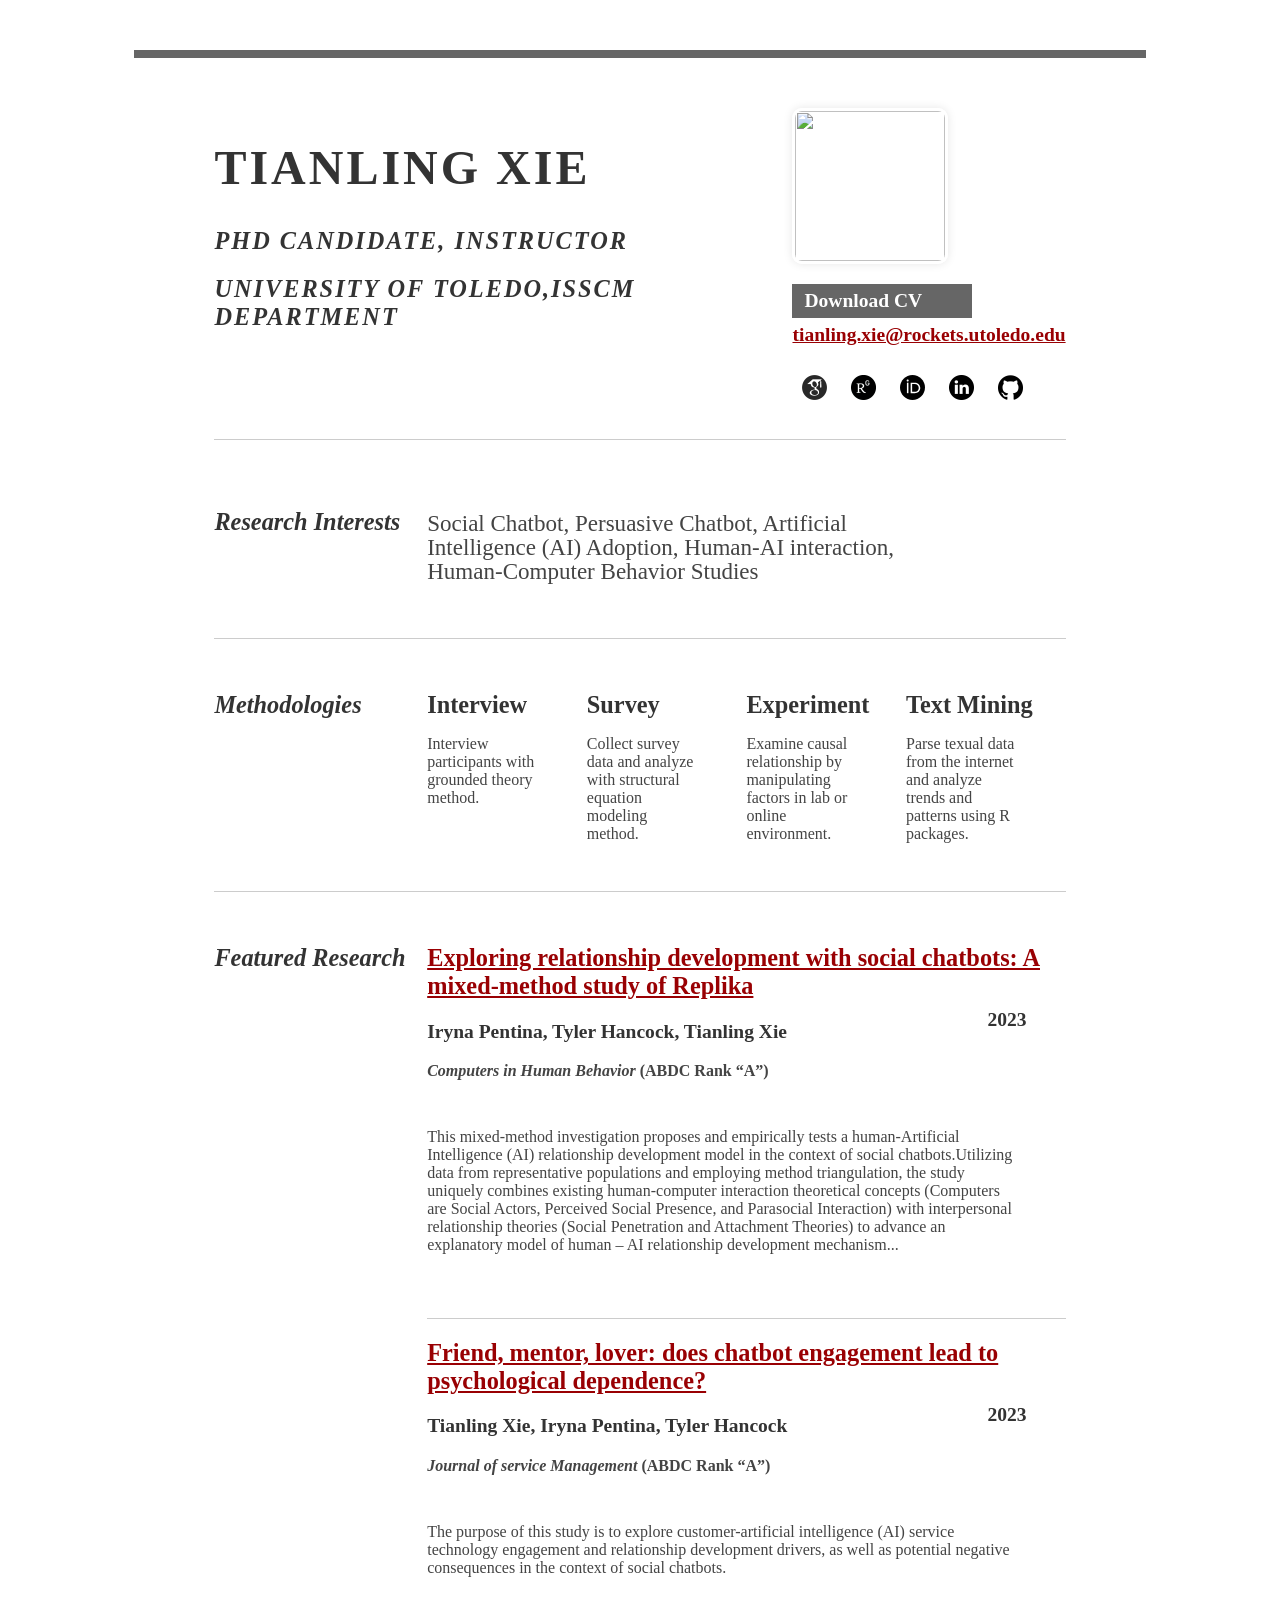
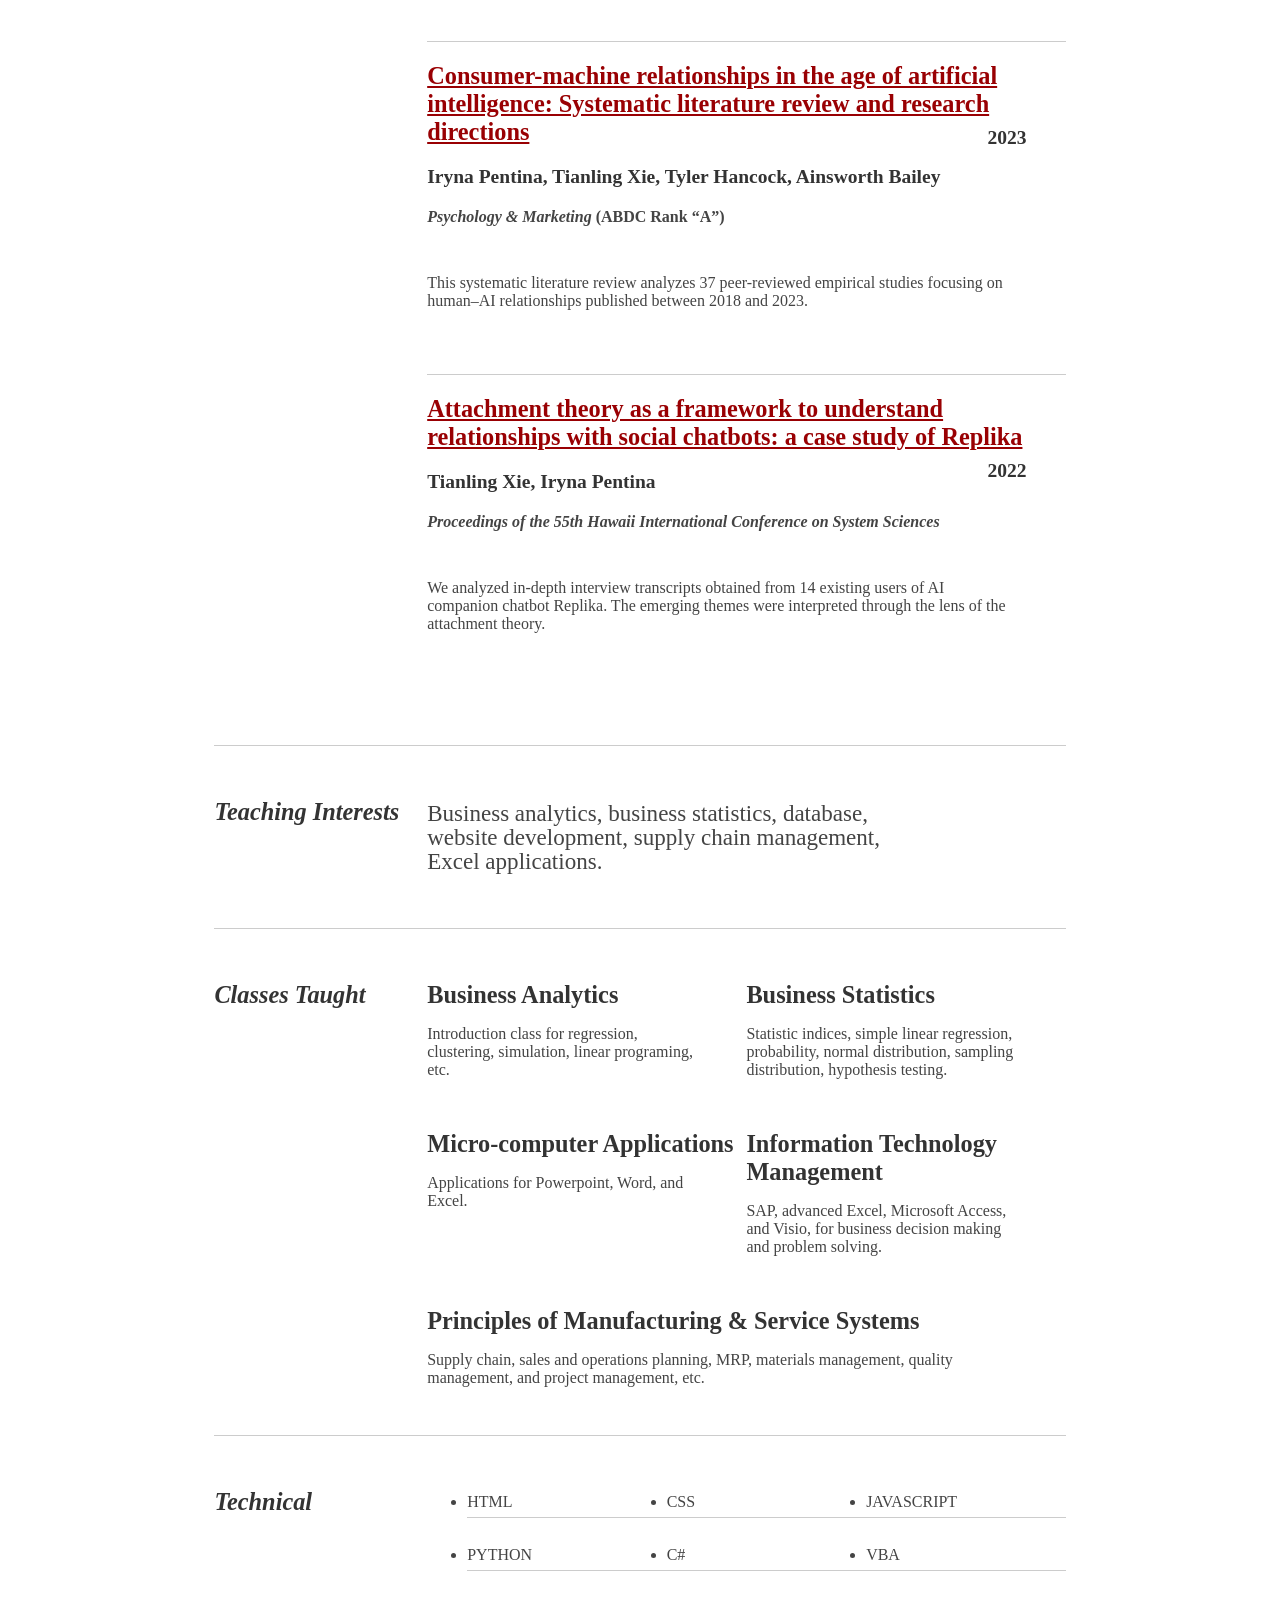
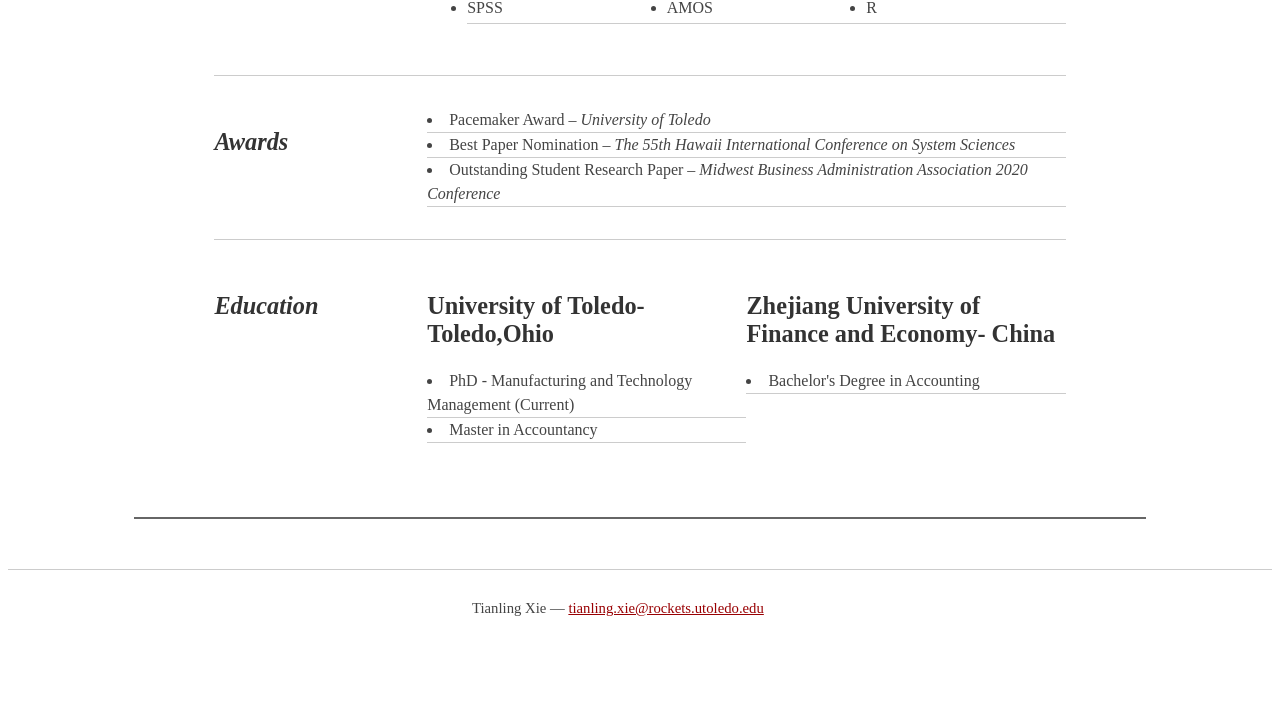
==== commit e04970e3: "update CV" ====
--- a/index.html
+++ b/index.html
@@ -29,7 +29,7 @@
 						<img class="profile-image" src="profile.JPG"></img>
 					</div>
 					<div class="contact-info">
-						<h3><a id="pdf" href="CV_Tianling Xie_20241206.pdf" download>Download CV</a></h3>
+						<h3><a id="pdf" href="files/CV_Tianling Xie_20250515.pdf" download>Download CV</a></h3>
 						<h3><a href="mailto:tianling.xie@rockets.utoledo.edu">tianling.xie@rockets.utoledo.edu</a></h3>
                         <div id="social_icon_container">
                         <a href="https://scholar.google.com/citations?user=UtLHAr8AAAAJ&hl=en"><img class="social_icon" src="googlescholar.webp" alt="Google Scholar" ></a>
--- a/mycss.css
+++ b/mycss.css
@@ -18,7 +18,7 @@
 
 /* //-- yui-grids style overrides -- */
 body { font-family: Georgia; color: #444; }
-#inner { padding: 10px 80px; margin: 80px auto; background: white; border: solid #666; border-width: 8px 0 2px 0; }
+#inner { padding: 10px 80px; margin: 50px 10% 50px 10%; background: white; border: solid #666; border-width: 8px 0 2px 0; }
 .yui-gf { margin-bottom: 2em; padding-bottom: 2em; border-bottom: 1px solid #ccc; }
 
 /* //-- header, body, footer -- */
@@ -98,7 +98,7 @@
 .last { border: none; }
 
 .skills-list { display:flex;flex-direction: row;flex-wrap: wrap;row-gap: 15px;justify-content:space-between;align-items:center;}
-.skills-list li {flex-basis: 33%; flex-shrink:0;flex-grow:3;margin: 3px 0; padding: 3px 0;align-self: stretch; border-bottom: 1px solid #ccc !important;}
+.skills-list li {flex-basis: 25%; flex-shrink:0;flex-grow:3;margin: 3px 0; padding: 3px 0;align-self: stretch; border-bottom: 1px solid #ccc !important;}
 
 .skills-list li span {font-size: 152%; display: block; margin-bottom: -2px; padding: 0 }
 .methodologies { display:flex;flex-direction: row;}
@@ -139,4 +139,17 @@
     width: 100%;
     height: 100%;
     object-fit: cover;
-}+}
+
+
+/* Responsive Design */
+@media screen and (max-width: 768px) {
+    #inner { padding: 10px 30px; margin: 20px 5% 0px 5%; }
+
+    
+}
+
+@media screen and (max-width: 480px) {
+    #inner { padding: 10px; margin: 0px;}
+
+}
